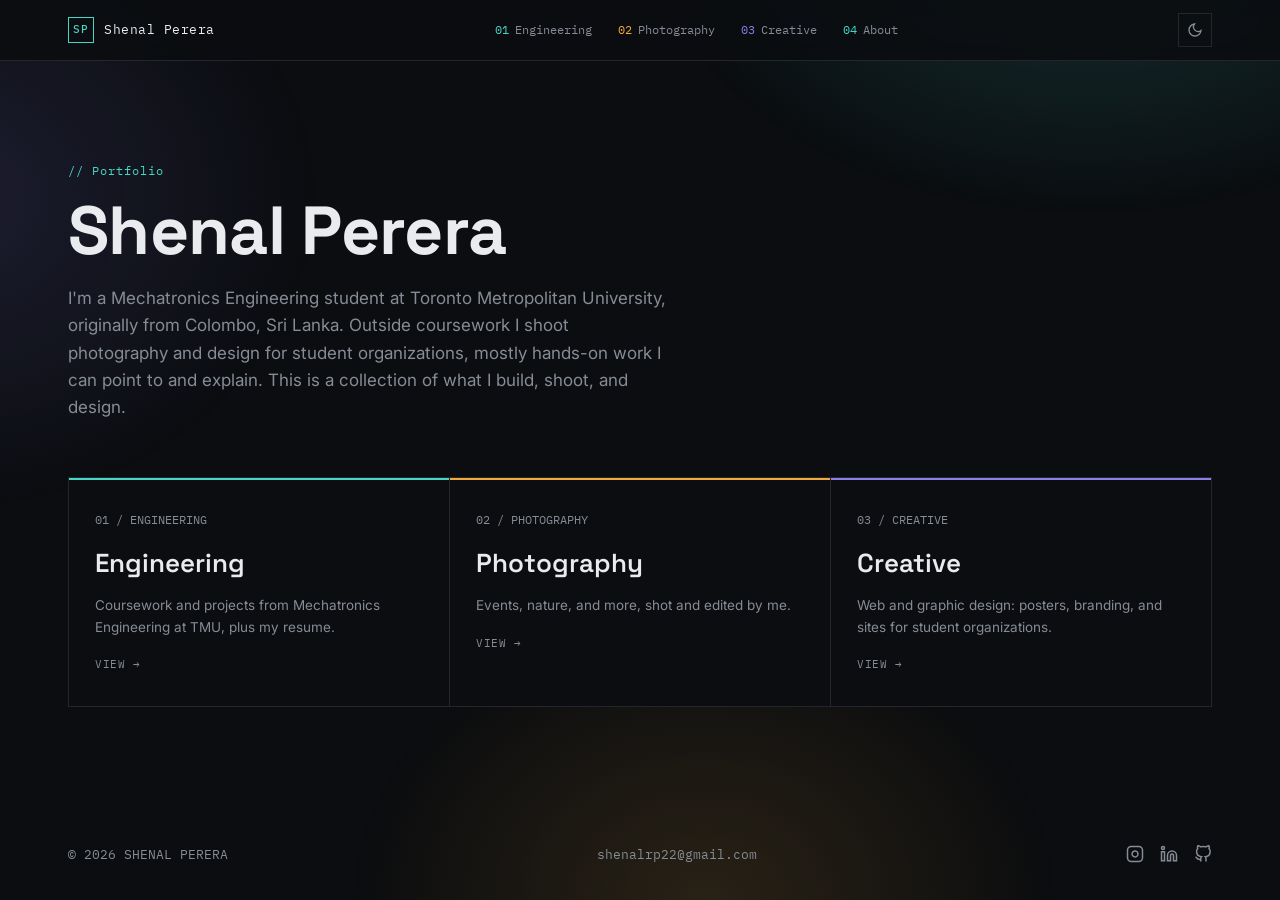
==== index.html @ ef873e23 "Initial deploy: Shenal Perera portfolio site Engineering, Photography, and Creative work portfolio. " ====
<!DOCTYPE html>
<html lang="en">
<head>
<meta charset="utf-8">
<meta name="viewport" content="width=device-width, initial-scale=1">
<title>Shenal Perera</title>
<link rel="preconnect" href="https://fonts.googleapis.com">
<link rel="preconnect" href="https://fonts.gstatic.com" crossorigin>
<link href="https://fonts.googleapis.com/css2?family=Space+Grotesk:wght@400;500;600;700&family=IBM+Plex+Mono:wght@400;500&family=Inter:wght@400;500&display=swap" rel="stylesheet">
<link rel="stylesheet" href="assets/css/site.css">
<style>
main{flex:1;display:flex;flex-direction:column;justify-content:center;padding:150px 0 90px}
.intro{max-width:600px;color:var(--mute);font-size:17px;margin-bottom:56px}

.cards{display:grid;grid-template-columns:repeat(3,1fr);gap:1px;background:var(--line);border:1px solid var(--line)}
.card{display:block;text-decoration:none;background:var(--bg);padding:30px 26px;transition:background .25s,transform .25s;position:relative;border-top:2px solid var(--cc,var(--line))}
.card:hover{background:var(--bg2);transform:translateY(-3px)}
.card:hover .go{color:var(--cc)}
.card:hover h2{color:var(--cc)}
.card .n{font-family:"IBM Plex Mono",monospace;font-size:12px;color:var(--mute)}
.card h2{font-family:"Space Grotesk",sans-serif;font-weight:600;font-size:26px;margin:14px 0 10px;transition:color .2s}
.card p{color:var(--mute);font-size:13.5px;line-height:1.6}
.card .go{display:inline-block;margin-top:18px;font-family:"IBM Plex Mono",monospace;font-size:11px;letter-spacing:.06em;color:var(--mute);transition:color .2s}
.card.c-eng{--cc:var(--acc)}
.card.c-photo{--cc:var(--acc2)}
.card.c-creative{--cc:var(--acc3)}

@media(max-width:820px){
  .cards{grid-template-columns:1fr}
}
</style>
</head>
<body>

<nav><div class="wrap">
  <a class="logo" href="index.html"><span class="mark">SP</span> Shenal Perera</a>
  <ul class="navlinks">
    <li><a href="engineering.html" style="--tagc:var(--acc)"><span class="idx">01</span>Engineering</a></li>
    <li><a href="photography/index.html" style="--tagc:var(--acc2)"><span class="idx">02</span>Photography</a></li>
    <li><a href="creative.html" style="--tagc:var(--acc3)"><span class="idx">03</span>Creative</a></li>
    <li><a href="about.html" style="--tagc:var(--acc)"><span class="idx">04</span>About</a></li>
  </ul>
  <button class="theme-btn" id="themeBtn" aria-label="Toggle light/dark theme">
    <svg class="moon" viewBox="0 0 24 24" fill="none" stroke="currentColor" stroke-width="2"><path d="M21 12.8A9 9 0 1 1 11.2 3 7 7 0 0 0 21 12.8Z"/></svg>
    <svg class="sun" viewBox="0 0 24 24" fill="none" stroke="currentColor" stroke-width="2"><circle cx="12" cy="12" r="4"/><path d="M12 2v3M12 19v3M4.2 4.2l2.1 2.1M17.7 17.7l2.1 2.1M2 12h3M19 12h3M4.2 19.8l2.1-2.1M17.7 6.3l2.1-2.1"/></svg>
  </button>
</div></nav>

<main><div class="wrap">
  <div class="eyebrow reveal">Portfolio</div>
  <h1 class="reveal">Shenal Perera</h1>
  <p class="intro reveal">I'm a Mechatronics Engineering student at Toronto Metropolitan University, originally from Colombo, Sri Lanka. Outside coursework I shoot photography and design for student organizations, mostly hands-on work I can point to and explain. This is a collection of what I build, shoot, and design.</p>

  <div class="cards reveal-stagger">
    <a class="card c-eng" href="engineering.html">
      <div class="n">01 / ENGINEERING</div>
      <h2>Engineering</h2>
      <p>Coursework and projects from Mechatronics Engineering at TMU, plus my resume.</p>
      <span class="go">VIEW →</span>
    </a>
    <a class="card c-photo" href="photography/index.html">
      <div class="n">02 / PHOTOGRAPHY</div>
      <h2>Photography</h2>
      <p>Events, nature, and more, shot and edited by me.</p>
      <span class="go">VIEW →</span>
    </a>
    <a class="card c-creative" href="creative.html">
      <div class="n">03 / CREATIVE</div>
      <h2>Creative</h2>
      <p>Web and graphic design: posters, branding, and sites for student organizations.</p>
      <span class="go">VIEW →</span>
    </a>
  </div>
</div></main>

<footer><div class="wrap">
  <p>© <span id="yr"></span> SHENAL PERERA</p>
  <p><a href="mailto:shenalrp22@gmail.com" style="color:var(--mute);text-decoration:none">shenalrp22@gmail.com</a></p>
  <div class="social">
    <a href="https://www.instagram.com/shenal_rp" target="_blank" rel="noopener" aria-label="Instagram"><svg viewBox="0 0 24 24" fill="none" stroke="currentColor" stroke-width="2"><rect x="2" y="2" width="20" height="20" rx="5"/><path d="M16 11.37A4 4 0 1 1 12.63 8 4 4 0 0 1 16 11.37z"/><line x1="17.5" y1="6.5" x2="17.51" y2="6.5"/></svg></a>
    <a href="https://www.linkedin.com/in/shenal-perera-524128398" target="_blank" rel="noopener" aria-label="LinkedIn"><svg viewBox="0 0 24 24" fill="none" stroke="currentColor" stroke-width="2"><path d="M16 8a6 6 0 0 1 6 6v7h-4v-7a2 2 0 0 0-2-2 2 2 0 0 0-2 2v7h-4v-7a6 6 0 0 1 6-6z"/><rect x="2" y="9" width="4" height="12"/><circle cx="4" cy="4" r="2"/></svg></a>
    <a href="https://github.com/shenalrp22-bit" target="_blank" rel="noopener" aria-label="GitHub"><svg viewBox="0 0 24 24" fill="none" stroke="currentColor" stroke-width="2"><path d="M9 19c-5 1.5-5-2.5-7-3m14 6v-3.87a3.37 3.37 0 0 0-.94-2.61c3.14-.35 6.44-1.54 6.44-7A5.44 5.44 0 0 0 20 4.77 5.07 5.07 0 0 0 19.91 1S18.73.65 16 2.48a13.38 13.38 0 0 0-7 0C6.27.65 5.09 1 5.09 1A5.07 5.07 0 0 0 5 4.77a5.44 5.44 0 0 0-1.5 3.78c0 5.42 3.3 6.61 6.44 7A3.37 3.37 0 0 0 9 18.13V22"/></svg></a>
  </div>
</div></footer>

<script src="assets/js/site.js" defer></script>
</body>
</html>
---- assets/css/site.css ----
/* ===== Shared design system, Shenal Perera portfolio ===== */
:root{
  --bg:#0b0d10;--bg2:#14171b;--fg:#e9ebee;--mute:#868c95;--line:#23272c;
  --acc:#45d6c6;   /* teal   : primary / Engineering / About */
  --acc2:#f2a93b;  /* amber  : Photography / motorsport */
  --acc3:#8b7fe8;  /* violet : Creative */
  --shadow:rgba(0,0,0,.35);
}
html[data-theme="light"]{
  --bg:#f3f2ee;--bg2:#ffffff;--fg:#14171b;--mute:#5b5f66;--line:#dcdad2;
  --acc:#0e9484;--acc2:#c17a12;--acc3:#5d4fc7;
  --shadow:rgba(20,20,20,.08);
}

*{box-sizing:border-box;margin:0;padding:0}
html{scroll-behavior:smooth}
body{
  background:var(--bg);color:var(--fg);font:16px/1.6 "Inter",system-ui,sans-serif;
  -webkit-font-smoothing:antialiased;min-height:100vh;display:flex;flex-direction:column;
  position:relative;transition:background .3s,color .3s;
}
body::before{
  content:"";position:fixed;inset:0;z-index:-1;pointer-events:none;
  background:
    radial-gradient(640px 420px at 85% -8%, color-mix(in srgb, var(--acc) 20%, transparent), transparent 70%),
    radial-gradient(560px 460px at -5% 22%, color-mix(in srgb, var(--acc3) 17%, transparent), transparent 70%),
    radial-gradient(520px 420px at 55% 100%, color-mix(in srgb, var(--acc2) 15%, transparent), transparent 70%);
  opacity:.9;transition:opacity .3s;
}
a{color:inherit}
.wrap{max-width:1240px;margin:0 auto;padding:0 clamp(18px,4vw,48px);width:100%}
.mono{font-family:"IBM Plex Mono",monospace}

/* nav */
nav{position:fixed;inset:0 0 auto 0;z-index:30;background:color-mix(in srgb, var(--bg) 88%, transparent);backdrop-filter:blur(8px);border-bottom:1px solid var(--line);transition:background .3s,border-color .3s}
nav .wrap{display:flex;justify-content:space-between;align-items:center;height:60px;gap:16px}
.logo{display:flex;align-items:center;gap:10px;text-decoration:none;font-family:"IBM Plex Mono",monospace;font-size:13px;letter-spacing:.04em;white-space:nowrap}
.logo .mark{width:26px;height:26px;border:1px solid var(--acc);color:var(--acc);display:flex;align-items:center;justify-content:center;font-size:11px;font-weight:500;transition:transform .25s;flex:none}
.logo:hover .mark{transform:rotate(-8deg) scale(1.08)}
.navlinks{display:flex;align-items:center;gap:2px;list-style:none;font-family:"IBM Plex Mono",monospace;font-size:12px}
.navlinks a{text-decoration:none;color:var(--mute);padding:8px 12px;display:block;position:relative;transition:color .2s}
.navlinks a::after{content:"";position:absolute;left:12px;right:12px;bottom:4px;height:1px;background:var(--tagc,var(--acc));transform:scaleX(0);transform-origin:left;transition:transform .25s}
.navlinks a:hover,.navlinks a.on{color:var(--fg)}
.navlinks a:hover::after,.navlinks a.on::after{transform:scaleX(1)}
.navlinks a .idx{color:var(--tagc,var(--acc));margin-right:6px}

.theme-btn{
  width:34px;height:34px;border:1px solid var(--line);background:transparent;color:var(--mute);
  display:flex;align-items:center;justify-content:center;cursor:pointer;flex:none;
  transition:color .2s,border-color .2s,transform .2s;
}
.theme-btn:hover{color:var(--acc);border-color:var(--acc);transform:rotate(12deg)}
.theme-btn svg{width:16px;height:16px}
.theme-btn .sun{display:none}
html[data-theme="light"] .theme-btn .moon{display:none}
html[data-theme="light"] .theme-btn .sun{display:block}

/* badges (used in place of third-party logos) */
.badge{
  display:inline-flex;align-items:center;justify-content:center;height:22px;padding:0 8px;
  font-family:"IBM Plex Mono",monospace;font-size:10.5px;letter-spacing:.03em;font-weight:500;
  border:1px solid var(--bc,var(--line));color:var(--bc,var(--mute));border-radius:3px;
  margin-right:6px;transition:transform .2s;
}
.badge:hover{transform:translateY(-1px)}
.badge.acc{--bc:var(--acc)}
.badge.acc2{--bc:var(--acc2)}
.badge.acc3{--bc:var(--acc3)}

/* expandable rows (timeline / education / certification entries) */
.exp-row{cursor:pointer;position:relative;padding-right:30px;-webkit-tap-highlight-color:transparent}
.exp-row::after{content:"+";position:absolute;right:0;top:18px;font-family:"IBM Plex Mono",monospace;font-size:15px;color:var(--mute);transition:transform .25s,color .2s;line-height:1}
.exp-row:hover::after{color:var(--acc)}
.exp-row.open::after{transform:rotate(45deg);color:var(--acc)}
.exp-detail{grid-column:1/-1;max-height:0;overflow:hidden;opacity:0;transition:max-height .35s ease,opacity .3s ease,margin-top .35s ease;margin-top:0}
.exp-row.open .exp-detail{max-height:320px;opacity:1;margin-top:14px}
.exp-detail-inner{padding-top:14px;border-top:1px dashed var(--line);color:var(--mute);font-size:13.5px;line-height:1.7;max-width:640px}
.exp-detail-inner img{display:block;max-width:100%;border:1px solid var(--line);margin-top:12px}

/* real org logos, dropped into a small chip for contrast against either theme */
.logo-chip{display:inline-flex;align-items:center;justify-content:center;width:26px;height:26px;border-radius:5px;padding:4px;margin-right:8px;flex:none;vertical-align:middle;transition:transform .2s}
.logo-chip:hover{transform:translateY(-1px) scale(1.07)}
.logo-chip img{width:100%;height:100%;object-fit:contain;display:block}
.logo-chip.light{background:#fff}
.logo-chip.dark{background:#14171b;border:1px solid var(--line)}

/* hero */
header.hero{padding:160px 0 56px;border-bottom:1px solid var(--line);transition:border-color .3s}
.eyebrow{font-family:"IBM Plex Mono",monospace;font-size:12px;letter-spacing:.08em;color:var(--acc)}
.eyebrow::before{content:"// "}
h1{font-family:"Space Grotesk",sans-serif;font-weight:700;font-size:clamp(38px,6vw,68px);line-height:1.04;margin:16px 0 18px;letter-spacing:-.01em}
.lede{max-width:640px;color:var(--mute);font-size:16px}
html[data-theme="light"] .lede{color:#45494f}

/* sections */
section{padding:52px 0;border-bottom:1px solid var(--line);transition:border-color .3s}
section:last-of-type{border-bottom:none}
h2{font-family:"Space Grotesk",sans-serif;font-weight:600;font-size:22px}
h2 .no{font-family:"IBM Plex Mono",monospace;font-weight:400;font-size:13px;color:var(--acc);margin-right:10px}

footer{padding:36px 0}
footer .wrap{display:flex;justify-content:space-between;align-items:center;flex-wrap:wrap;gap:12px}
footer p{color:var(--mute);font-size:12.5px;font-family:"IBM Plex Mono",monospace}
.social{display:flex;gap:16px;align-items:center}
.social a{color:var(--mute);display:flex;transition:color .2s,transform .2s}
.social a:hover{color:var(--acc);transform:translateY(-2px)}
.social svg{width:18px;height:18px}

/* scroll-reveal animation */
.reveal{opacity:0;transform:translateY(16px);transition:opacity .6s cubic-bezier(.2,.7,.2,1),transform .6s cubic-bezier(.2,.7,.2,1)}
.reveal.show{opacity:1;transform:translateY(0)}
.reveal-stagger > *{opacity:0;transform:translateY(14px);transition:opacity .5s cubic-bezier(.2,.7,.2,1),transform .5s cubic-bezier(.2,.7,.2,1)}
.reveal-stagger.show > *{opacity:1;transform:translateY(0)}
@media (prefers-reduced-motion: reduce){
  .reveal,.reveal-stagger > *{opacity:1;transform:none;transition:none}
}
.reveal-stagger.show > *:nth-child(1){transition-delay:.02s}
.reveal-stagger.show > *:nth-child(2){transition-delay:.07s}
.reveal-stagger.show > *:nth-child(3){transition-delay:.12s}
.reveal-stagger.show > *:nth-child(4){transition-delay:.17s}
.reveal-stagger.show > *:nth-child(5){transition-delay:.22s}
.reveal-stagger.show > *:nth-child(6){transition-delay:.27s}
.reveal-stagger.show > *:nth-child(7){transition-delay:.32s}
.reveal-stagger.show > *:nth-child(8){transition-delay:.37s}
.reveal-stagger.show > *:nth-child(9){transition-delay:.42s}
.reveal-stagger.show > *:nth-child(10){transition-delay:.47s}
.reveal-stagger.show > *:nth-child(11){transition-delay:.52s}
.reveal-stagger.show > *:nth-child(n+12){transition-delay:.56s}

@media(max-width:820px){
  .navlinks a{padding:8px 8px}
}
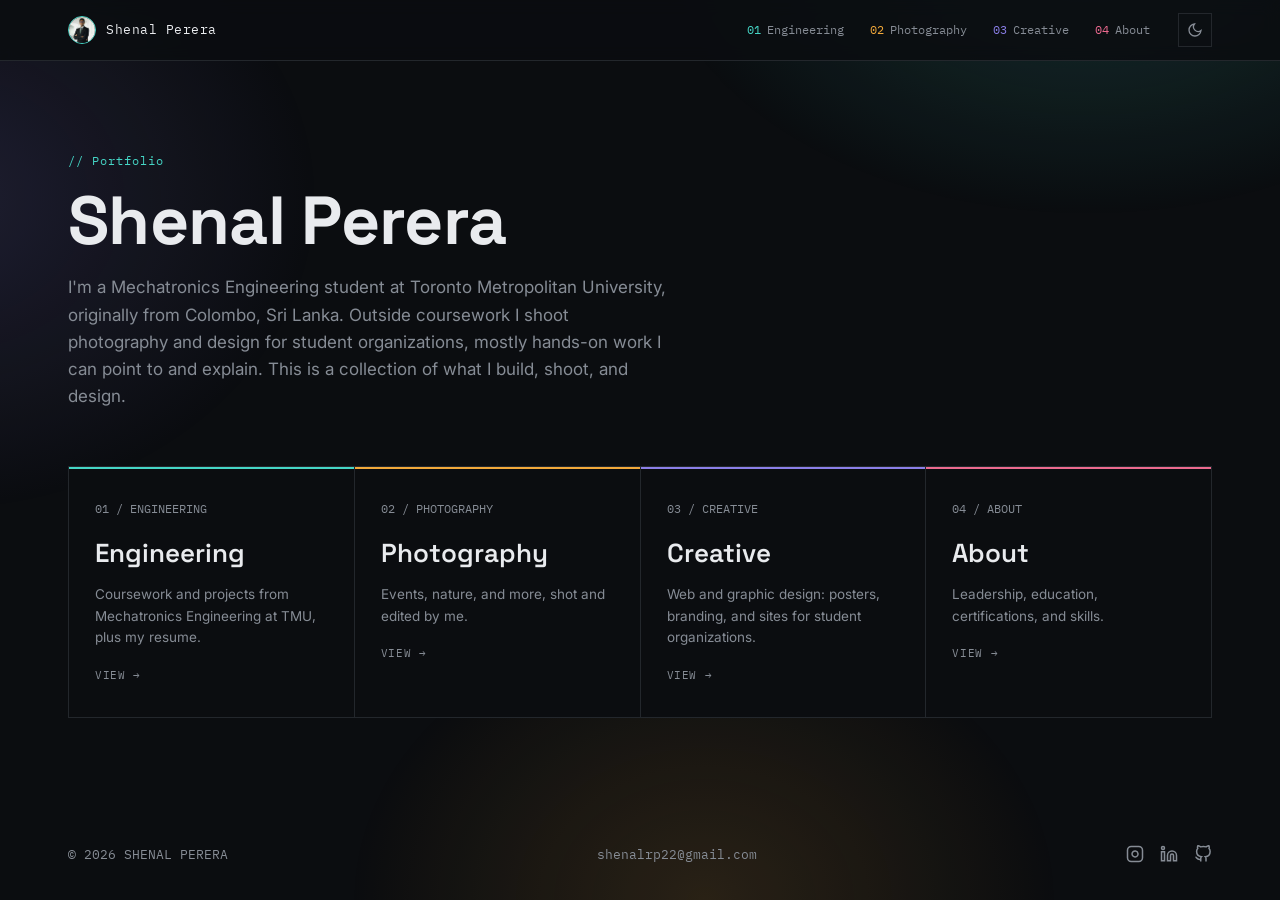
==== commit 2c86ab78: "Portfolio-wide fixes: nav logo/colors, About restructure, mobile nav - Replace "SP" nav mark with he" ====
--- a/index.html
+++ b/index.html
@@ -12,7 +12,7 @@
 main{flex:1;display:flex;flex-direction:column;justify-content:center;padding:150px 0 90px}
 .intro{max-width:600px;color:var(--mute);font-size:17px;margin-bottom:56px}
 
-.cards{display:grid;grid-template-columns:repeat(3,1fr);gap:1px;background:var(--line);border:1px solid var(--line)}
+.cards{display:grid;grid-template-columns:repeat(4,1fr);gap:1px;background:var(--line);border:1px solid var(--line)}
 .card{display:block;text-decoration:none;background:var(--bg);padding:30px 26px;transition:background .25s,transform .25s;position:relative;border-top:2px solid var(--cc,var(--line))}
 .card:hover{background:var(--bg2);transform:translateY(-3px)}
 .card:hover .go{color:var(--cc)}
@@ -21,9 +21,10 @@
 .card h2{font-family:"Space Grotesk",sans-serif;font-weight:600;font-size:26px;margin:14px 0 10px;transition:color .2s}
 .card p{color:var(--mute);font-size:13.5px;line-height:1.6}
 .card .go{display:inline-block;margin-top:18px;font-family:"IBM Plex Mono",monospace;font-size:11px;letter-spacing:.06em;color:var(--mute);transition:color .2s}
-.card.c-eng{--cc:var(--acc)}
+.card.c-eng{--cc:var(--acc1)}
 .card.c-photo{--cc:var(--acc2)}
 .card.c-creative{--cc:var(--acc3)}
+.card.c-about{--cc:var(--acc4)}
 
 @media(max-width:820px){
   .cards{grid-template-columns:1fr}
@@ -33,13 +34,13 @@
 <body>
 
 <nav><div class="wrap">
-  <a class="logo" href="index.html"><span class="mark">SP</span> Shenal Perera</a>
-  <ul class="navlinks">
-    <li><a href="engineering.html" style="--tagc:var(--acc)"><span class="idx">01</span>Engineering</a></li>
+  <a class="logo" href="index.html"><span class="mark"><img src="assets/img/headshot.jpg" alt="Shenal Perera"></span> <span class="name">Shenal Perera</span></a>
+  <div class="navlinks-wrap"><ul class="navlinks">
+    <li><a href="engineering.html" style="--tagc:var(--acc1)"><span class="idx">01</span>Engineering</a></li>
     <li><a href="photography/index.html" style="--tagc:var(--acc2)"><span class="idx">02</span>Photography</a></li>
     <li><a href="creative.html" style="--tagc:var(--acc3)"><span class="idx">03</span>Creative</a></li>
-    <li><a href="about.html" style="--tagc:var(--acc)"><span class="idx">04</span>About</a></li>
-  </ul>
+    <li><a href="about.html" style="--tagc:var(--acc4)"><span class="idx">04</span>About</a></li>
+  </ul></div>
   <button class="theme-btn" id="themeBtn" aria-label="Toggle light/dark theme">
     <svg class="moon" viewBox="0 0 24 24" fill="none" stroke="currentColor" stroke-width="2"><path d="M21 12.8A9 9 0 1 1 11.2 3 7 7 0 0 0 21 12.8Z"/></svg>
     <svg class="sun" viewBox="0 0 24 24" fill="none" stroke="currentColor" stroke-width="2"><circle cx="12" cy="12" r="4"/><path d="M12 2v3M12 19v3M4.2 4.2l2.1 2.1M17.7 17.7l2.1 2.1M2 12h3M19 12h3M4.2 19.8l2.1-2.1M17.7 6.3l2.1-2.1"/></svg>
@@ -70,6 +71,12 @@
       <p>Web and graphic design: posters, branding, and sites for student organizations.</p>
       <span class="go">VIEW →</span>
     </a>
+    <a class="card c-about" href="about.html">
+      <div class="n">04 / ABOUT</div>
+      <h2>About</h2>
+      <p>Leadership, education, certifications, and skills.</p>
+      <span class="go">VIEW →</span>
+    </a>
   </div>
 </div></main>
 
--- a/assets/css/site.css
+++ b/assets/css/site.css
@@ -1,14 +1,16 @@
 /* ===== Shared design system, Shenal Perera portfolio ===== */
 :root{
   --bg:#0b0d10;--bg2:#14171b;--fg:#e9ebee;--mute:#868c95;--line:#23272c;
-  --acc:#45d6c6;   /* teal   : primary / Engineering / About */
+  --acc:#45d6c6;   /* teal   : primary / Engineering (page content accent, overridden per-page below) */
+  --acc1:#45d6c6;  /* teal, stable reference for the nav tab regardless of page override */
   --acc2:#f2a93b;  /* amber  : Photography / motorsport */
   --acc3:#8b7fe8;  /* violet : Creative */
+  --acc4:#ec6a8f;  /* rose   : About */
   --shadow:rgba(0,0,0,.35);
 }
 html[data-theme="light"]{
   --bg:#f3f2ee;--bg2:#ffffff;--fg:#14171b;--mute:#5b5f66;--line:#dcdad2;
-  --acc:#0e9484;--acc2:#c17a12;--acc3:#5d4fc7;
+  --acc:#0e9484;--acc1:#0e9484;--acc2:#c17a12;--acc3:#5d4fc7;--acc4:#b23a5c;
   --shadow:rgba(20,20,20,.08);
 }
 
@@ -35,9 +37,16 @@
 nav{position:fixed;inset:0 0 auto 0;z-index:30;background:color-mix(in srgb, var(--bg) 88%, transparent);backdrop-filter:blur(8px);border-bottom:1px solid var(--line);transition:background .3s,border-color .3s}
 nav .wrap{display:flex;justify-content:space-between;align-items:center;height:60px;gap:16px}
 .logo{display:flex;align-items:center;gap:10px;text-decoration:none;font-family:"IBM Plex Mono",monospace;font-size:13px;letter-spacing:.04em;white-space:nowrap}
-.logo .mark{width:26px;height:26px;border:1px solid var(--acc);color:var(--acc);display:flex;align-items:center;justify-content:center;font-size:11px;font-weight:500;transition:transform .25s;flex:none}
-.logo:hover .mark{transform:rotate(-8deg) scale(1.08)}
-.navlinks{display:flex;align-items:center;gap:2px;list-style:none;font-family:"IBM Plex Mono",monospace;font-size:12px}
+.logo .mark{width:28px;height:28px;border-radius:50%;overflow:hidden;border:1.5px solid var(--acc);display:flex;align-items:center;justify-content:center;transition:transform .25s,border-color .3s;flex:none}
+.logo .mark img{width:100%;height:100%;object-fit:cover;display:block}
+.logo:hover .mark{transform:scale(1.08)}
+.navlinks-wrap{position:relative;min-width:0;flex:1 1 auto;display:flex;justify-content:flex-end}
+.navlinks{display:flex;align-items:center;gap:2px;list-style:none;font-family:"IBM Plex Mono",monospace;font-size:12px;overflow-x:auto;-webkit-overflow-scrolling:touch;scrollbar-width:thin;scrollbar-color:var(--mute) transparent;max-width:100%}
+.navlinks::-webkit-scrollbar{height:5px}
+.navlinks::-webkit-scrollbar-track{background:transparent}
+.navlinks::-webkit-scrollbar-thumb{background:var(--mute);border-radius:3px}
+.navlinks::-webkit-scrollbar-thumb:hover{background:var(--acc)}
+.navlinks li{flex:none}
 .navlinks a{text-decoration:none;color:var(--mute);padding:8px 12px;display:block;position:relative;transition:color .2s}
 .navlinks a::after{content:"";position:absolute;left:12px;right:12px;bottom:4px;height:1px;background:var(--tagc,var(--acc));transform:scaleX(0);transform-origin:left;transition:transform .25s}
 .navlinks a:hover,.navlinks a.on{color:var(--fg)}
@@ -129,4 +138,12 @@
 
 @media(max-width:820px){
   .navlinks a{padding:8px 8px}
+  /* edge fade: visible cue there's more to scroll to, since mobile browsers don't render a persistent scrollbar */
+  .navlinks-wrap::after{content:"";position:absolute;top:0;right:0;bottom:0;width:18px;pointer-events:none;background:linear-gradient(to right, transparent, var(--bg));opacity:.9}
 }
+@media(max-width:480px){
+  nav .wrap{gap:6px}
+  .logo .name{display:none}
+  .navlinks a{padding:7px 6px;font-size:10.5px}
+  .navlinks a .idx{margin-right:4px}
+}
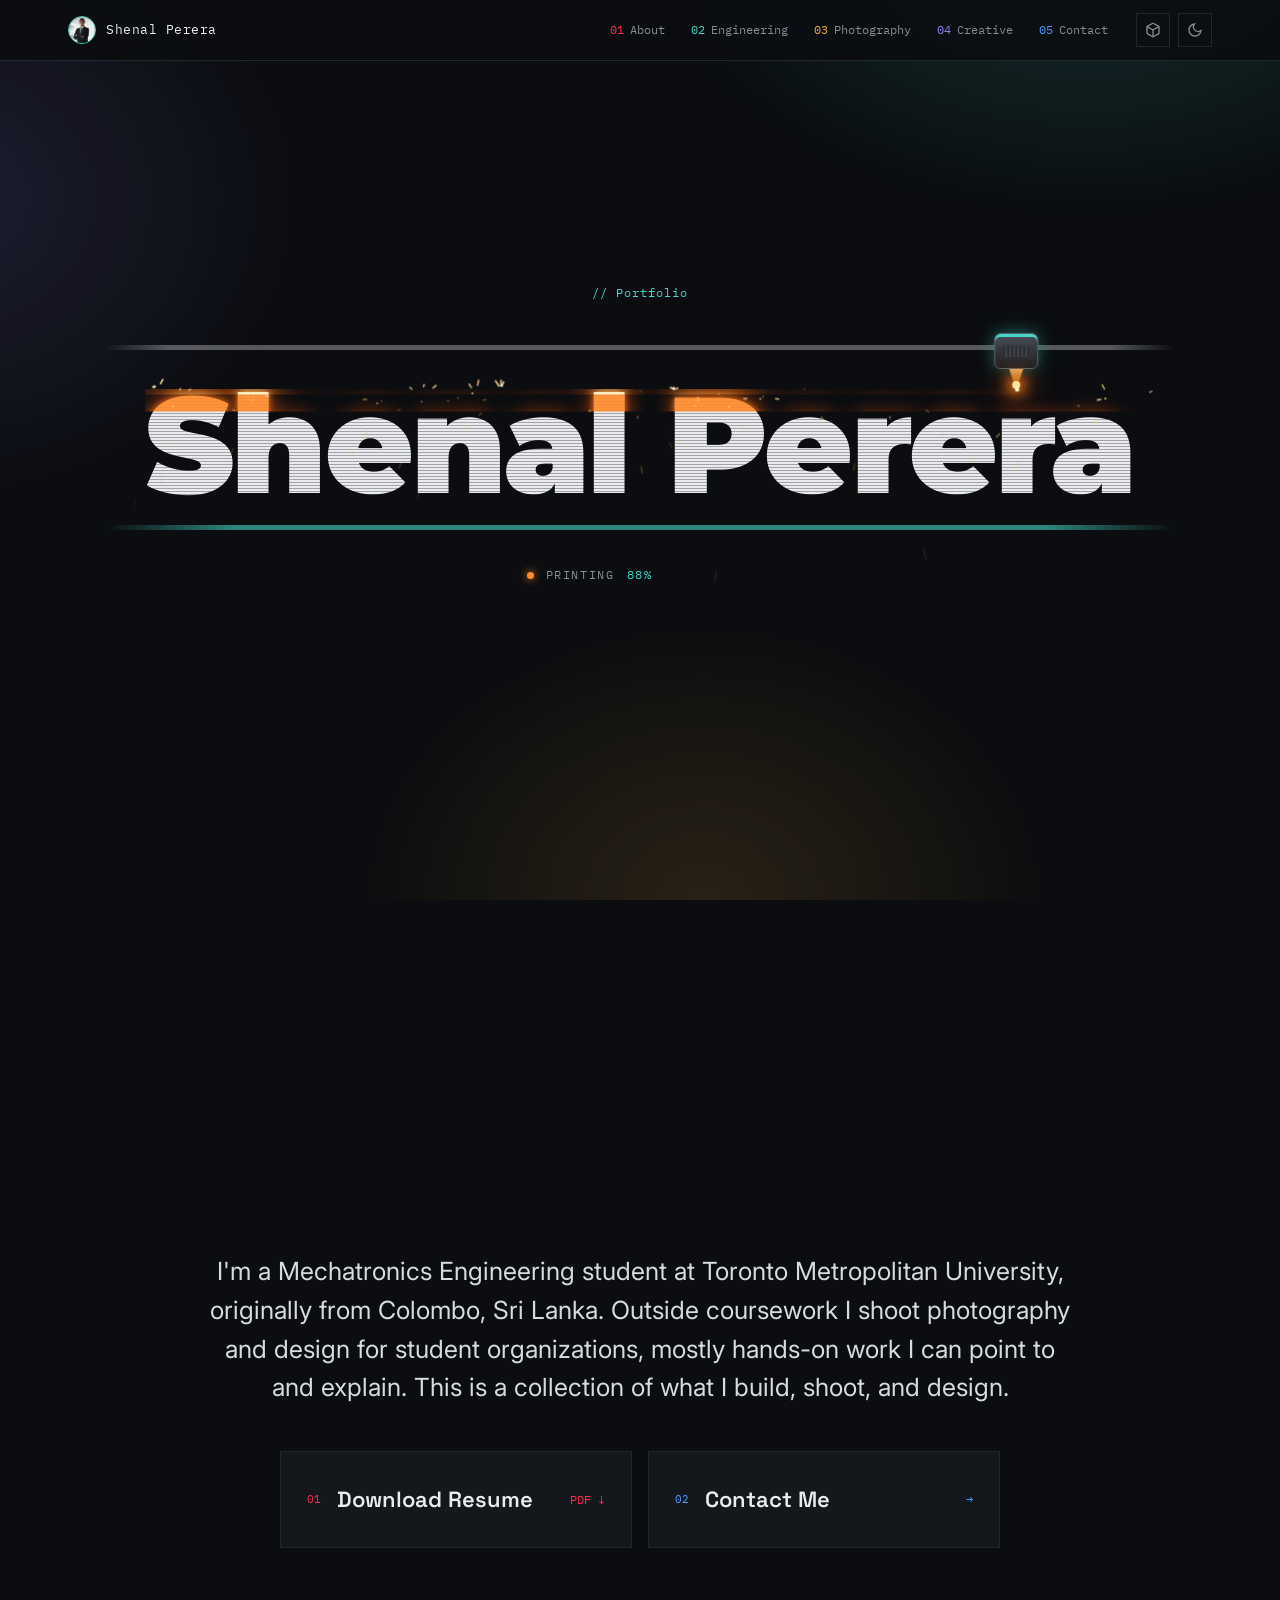
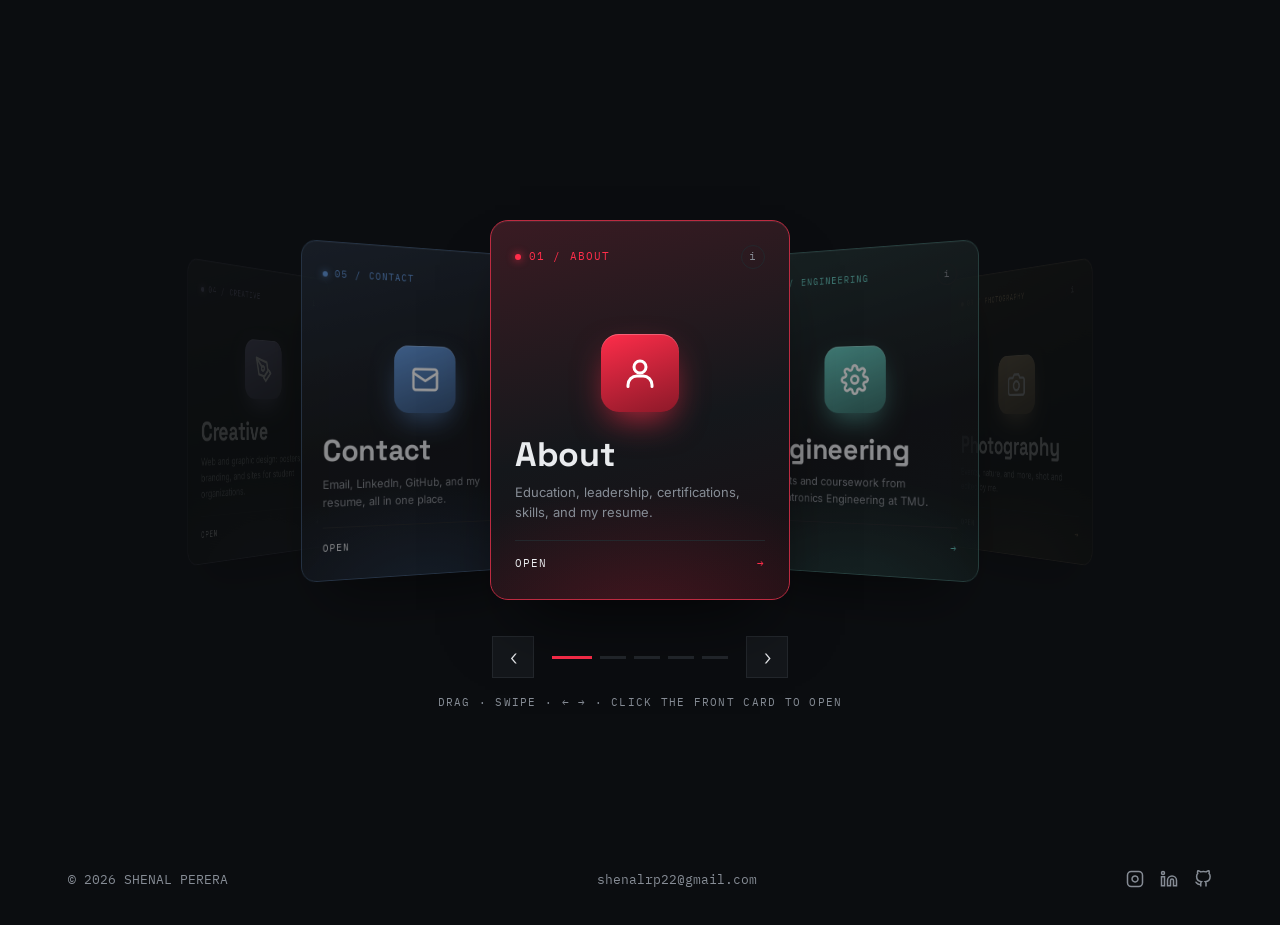
==== commit 93f42521: "Portfolio redesign: 3D printer hero, carousel, Contact tab, simple mode, page intros, Creative regro" ====
--- a/index.html
+++ b/index.html
@@ -6,13 +6,14 @@
 <title>Shenal Perera</title>
 <link rel="preconnect" href="https://fonts.googleapis.com">
 <link rel="preconnect" href="https://fonts.gstatic.com" crossorigin>
-<link href="https://fonts.googleapis.com/css2?family=Space+Grotesk:wght@400;500;600;700&family=IBM+Plex+Mono:wght@400;500&family=Inter:wght@400;500&display=swap" rel="stylesheet">
+<link href="https://fonts.googleapis.com/css2?family=Space+Grotesk:wght@400;500;600;700&family=IBM+Plex+Mono:wght@400;500&family=Inter:wght@400;500&family=Montserrat:wght@900&display=swap" rel="stylesheet">
 <link rel="stylesheet" href="assets/css/site.css">
+<script>try{if(localStorage.getItem("motion")==="off")document.documentElement.setAttribute("data-motion","off")}catch(e){}</script>
 <style>
-main{flex:1;display:flex;flex-direction:column;justify-content:center;padding:150px 0 90px}
+main{flex:1;padding:0 0 70px}
 .intro{max-width:600px;color:var(--mute);font-size:17px;margin-bottom:56px}
 
-.cards{display:grid;grid-template-columns:repeat(4,1fr);gap:1px;background:var(--line);border:1px solid var(--line)}
+.cards{display:grid;grid-template-columns:repeat(auto-fit,minmax(200px,1fr));gap:1px;background:var(--line);border:1px solid var(--line)}
 .card{display:block;text-decoration:none;background:var(--bg);padding:30px 26px;transition:background .25s,transform .25s;position:relative;border-top:2px solid var(--cc,var(--line))}
 .card:hover{background:var(--bg2);transform:translateY(-3px)}
 .card:hover .go{color:var(--cc)}
@@ -25,9 +26,105 @@
 .card.c-photo{--cc:var(--acc2)}
 .card.c-creative{--cc:var(--acc3)}
 .card.c-about{--cc:var(--acc4)}
+.card.c-contact{--cc:var(--acc5)}
 
 @media(max-width:820px){
   .cards{grid-template-columns:1fr}
+}
+
+/* ===== 3D-printer hero ===== */
+.home-hero{min-height:100vh;min-height:100svh;display:flex;align-items:center;padding:96px 0 70px;position:relative;border-bottom:none}
+.home-hero .wrap{width:100%;text-align:center}
+.printer{position:relative;display:inline-block;margin:70px 0 6px;max-width:100%}
+.p-text{position:relative;font-family:"Uni Sans Heavy","Uni Sans","Montserrat",sans-serif;font-weight:900;font-size:clamp(44px,10.6vw,196px);line-height:1.08;margin:0;white-space:nowrap;letter-spacing:-.02em;transform-origin:50% 50%;will-change:transform}
+.p-ghost{color:transparent}
+.p-solid,.p-hot,.p-bead,.p-shine{position:absolute;inset:0}
+.p-solid{clip-path:inset(100% 0 0 0);background:repeating-linear-gradient(180deg,var(--fg) 0 2px,color-mix(in srgb,var(--fg) 68%,var(--bg)) 2px 3px);-webkit-background-clip:text;background-clip:text;color:transparent}
+.p-hot{color:#ff8a2a;text-shadow:0 0 22px #ff5a00,0 0 6px #ff9a3c;opacity:.9;clip-path:inset(100% 0 0 0)}
+.p-bead{color:#fff1c9;text-shadow:0 0 10px #ffd27a,0 0 26px #ff7a1a,0 0 40px #ff5a00;clip-path:inset(100% 100% 0 0)}
+.p-shine{color:transparent;background:linear-gradient(105deg,transparent 38%,rgba(255,255,255,.95) 50%,transparent 62%);background-size:300% 100%;background-position:120% 0;-webkit-background-clip:text;background-clip:text;opacity:0}
+.home-hero.done .p-shine{opacity:1;animation:shine 1.1s .1s cubic-bezier(.3,.6,.2,1) forwards}
+@keyframes shine{to{background-position:-20% 0}}
+.home-hero.done .p-text{animation:pop .6s cubic-bezier(.2,.9,.3,1.4)}
+@keyframes pop{40%{transform:scale(1.035);filter:drop-shadow(0 0 26px color-mix(in srgb,var(--acc) 60%,transparent))}100%{transform:none;filter:none}}
+.p-sparks{position:absolute;left:-80px;top:-120px;width:calc(100% + 160px);height:calc(100% + 200px);pointer-events:none;z-index:4}
+.p-gantry{position:absolute;left:-40px;right:-40px;top:0;height:0;z-index:3;pointer-events:none;will-change:transform;transition:opacity .6s}
+.p-rail{position:absolute;left:0;right:0;top:-44px;height:5px;border-radius:3px;background:linear-gradient(90deg,transparent,color-mix(in srgb,var(--fg) 34%,transparent) 6% 94%,transparent)}
+.p-head{position:absolute;left:40px;top:0;width:0;will-change:transform}
+.p-carriage{position:absolute;left:-22px;top:-56px;width:44px;height:36px;border-radius:6px;background:linear-gradient(180deg,#4a4f57,#1b1e23);border:1px solid #5a606a;box-shadow:inset 0 3px 0 var(--acc),0 0 18px -2px color-mix(in srgb,var(--acc) 60%,transparent),0 8px 16px -4px rgba(0,0,0,.6)}
+.p-carriage::after{content:"";position:absolute;left:8px;right:8px;top:12px;height:11px;border-radius:2px;background:repeating-linear-gradient(90deg,#2a2e34 0 2px,#3d424a 2px 4px)}
+.p-nozzle{position:absolute;left:-7px;top:-20px;width:14px;height:14px;background:linear-gradient(180deg,#e2b465,#8c6a2f);clip-path:polygon(0 0,100% 0,66% 100%,34% 100%)}
+.p-glow{position:absolute;left:-4px;top:-8px;width:8px;height:8px;border-radius:50%;background:#ffe3a1;box-shadow:0 0 14px 5px #ff7a1a,0 0 30px 8px rgba(255,90,0,.45)}
+.p-bed{height:5px;margin:6px -40px 0;border-radius:3px;background:linear-gradient(90deg,transparent,var(--acc) 12% 88%,transparent);opacity:.6;box-shadow:0 10px 30px -6px var(--acc)}
+.home-hero.done .p-bed{animation:bed 1s ease-out}
+@keyframes bed{30%{opacity:1;box-shadow:0 10px 50px 0 var(--acc)}}
+.p-status{display:flex;align-items:center;justify-content:center;gap:12px;margin-top:24px;font-family:"IBM Plex Mono",monospace;font-size:11.5px;letter-spacing:.14em;color:var(--mute)}
+.p-status .dot{width:7px;height:7px;border-radius:50%;background:#ff8a2a;box-shadow:0 0 8px #ff8a2a;animation:blink .6s infinite}
+.home-hero.done .p-status .dot{animation:none;background:var(--acc);box-shadow:0 0 8px var(--acc)}
+.p-status #pPct{color:var(--acc)}
+.p-replay{background:none;border:1px solid var(--line);color:var(--mute);font:inherit;letter-spacing:.12em;padding:5px 10px;cursor:pointer;opacity:0;pointer-events:none;transition:opacity .4s,color .2s,border-color .2s}
+.home-hero.done .p-replay{opacity:1;pointer-events:auto}
+.p-replay:hover{color:var(--fg);border-color:var(--fg)}
+@keyframes blink{50%{opacity:.25}}
+.p-sub{font-size:clamp(17px,2.2vw,24px);color:var(--mute);margin-top:14px;opacity:0;transform:translateY(10px);transition:opacity .8s,transform .8s}
+.home-hero.done .p-sub{opacity:1;transform:none}
+.scroll-cue{position:absolute;bottom:26px;left:50%;transform:translateX(-50%);font-family:"IBM Plex Mono",monospace;font-size:10.5px;letter-spacing:.18em;color:var(--mute);opacity:0;transition:opacity .6s}
+.home-hero.done .scroll-cue{opacity:1;animation:cue 1.8s ease-in-out infinite}
+@keyframes cue{50%{transform:translate(-50%,7px)}}
+html[data-motion="off"] .p-solid{clip-path:none}
+.home-hero.done .p-solid,html[data-motion="off"] .p-solid{background:none;color:var(--fg)}
+html[data-motion="off"] .p-bead,html[data-motion="off"] .p-hot,html[data-motion="off"] .p-gantry,html[data-motion="off"] .p-sparks,html[data-motion="off"] .p-shine,html[data-motion="off"] .p-replay{display:none}
+html[data-motion="off"] .p-sub{opacity:1;transform:none}
+@media(max-width:600px){ .p-carriage{transform:scale(.75);transform-origin:50% 100%} .printer{margin-top:56px} }
+
+/* ===== intro + two buttons ===== */
+.home-intro{min-height:100vh;min-height:100svh;display:flex;align-items:center}
+.home-intro .wrap{width:100%;text-align:center}
+.name-small{font-family:"Uni Sans Heavy","Uni Sans","Montserrat",sans-serif;font-weight:900;font-size:clamp(34px,5.4vw,84px);line-height:1.08;letter-spacing:-.02em;margin:0 0 26px;white-space:nowrap;display:inline-block;color:var(--fg)}
+html:not([data-motion="off"]) .name-small{visibility:hidden}
+.p-fade{transition:none}
+.home-intro .intro{font-size:clamp(18px,2.2vw,25px);line-height:1.55;color:color-mix(in srgb,var(--fg) 82%,var(--mute));max-width:860px;margin:0 auto 44px}
+.cta-pair{display:grid;grid-template-columns:1fr 1fr;gap:16px;max-width:720px;margin:0 auto;text-align:left}
+.cta-box{display:flex;align-items:center;gap:16px;padding:30px 26px;border:1px solid var(--line);background:var(--bg2);text-decoration:none;color:var(--fg);position:relative;overflow:hidden;transition:border-color .25s,transform .25s}
+.cta-box::before{content:"";position:absolute;left:0;right:0;top:0;height:120%;background:linear-gradient(180deg,transparent,color-mix(in srgb,var(--cc) 22%,transparent),transparent);transform:translateY(-110%);transition:transform .9s cubic-bezier(.2,.7,.2,1);pointer-events:none}
+.cta-box:hover{border-color:var(--cc);transform:translateY(-3px)}
+.cta-box:hover::before{transform:translateY(90%)}
+.cta-box .k{font-family:"IBM Plex Mono",monospace;font-size:11px;color:var(--cc)}
+.cta-box b{font-family:"Space Grotesk",sans-serif;font-size:22px;font-weight:600}
+.cta-box .a{margin-left:auto;font-family:"IBM Plex Mono",monospace;font-size:12px;color:var(--cc)}
+@media(max-width:560px){.cta-pair{grid-template-columns:1fr}}
+
+/* ===== 3D sideways carousel ===== */
+.carousel{position:relative;margin-top:-10px}
+html,body{overflow-x:clip}
+.car-stage{position:relative;height:420px;perspective:1400px;transform-style:preserve-3d;touch-action:pan-y;user-select:none;-webkit-user-select:none}
+.car-card{position:absolute;left:50%;top:10px;width:300px;height:380px;margin-left:-150px;text-decoration:none;color:var(--fg);border-radius:18px;border:1px solid color-mix(in srgb,var(--cc) 38%,var(--line));background:linear-gradient(165deg,color-mix(in srgb,var(--cc) 16%,var(--bg2)) 0%,var(--bg2) 55%,color-mix(in srgb,var(--cc) 6%,var(--bg)) 100%);box-shadow:0 40px 70px -30px rgba(0,0,0,.7),inset 0 1px 0 rgba(255,255,255,.06);transition:transform .75s cubic-bezier(.2,.8,.2,1),opacity .55s,filter .55s,border-color .3s;overflow:hidden;cursor:pointer;-webkit-tap-highlight-color:transparent}
+.car-card::before{content:"";position:absolute;left:0;right:0;top:0;height:60%;background:linear-gradient(180deg,transparent,color-mix(in srgb,var(--cc) 26%,transparent),transparent);transform:translateY(-110%);transition:transform 1s cubic-bezier(.2,.7,.2,1);pointer-events:none;z-index:1}
+.car-card.active:hover::before{transform:translateY(190%)}
+.car-card.active{border-color:color-mix(in srgb,var(--cc) 70%,var(--line))}
+.car-card::after{content:"";position:absolute;inset:auto -30% -40% -30%;height:70%;background:radial-gradient(closest-side,color-mix(in srgb,var(--cc) 22%,transparent),transparent);pointer-events:none;opacity:.8}
+.car-inner{position:relative;z-index:2;height:100%;padding:24px 24px 26px;display:flex;flex-direction:column;transition:transform .35s cubic-bezier(.2,.8,.2,1)}
+.car-card.active:hover .car-inner{transform:translateY(-8px)}
+.car-top{display:flex;justify-content:space-between;align-items:center;font-family:"IBM Plex Mono",monospace;font-size:11px;letter-spacing:.1em;color:var(--cc)}
+.car-top i{display:inline-block;width:6px;height:6px;border-radius:50%;background:var(--cc);margin-right:8px;box-shadow:0 0 8px var(--cc)}
+.car-top .info{width:24px;height:24px;border-radius:50%;border:1px solid var(--line);display:flex;align-items:center;justify-content:center;color:var(--mute);font-size:11px;font-style:normal}
+.car-ico{width:78px;height:78px;border-radius:18px;margin:auto auto 26px;display:flex;align-items:center;justify-content:center;background:linear-gradient(160deg,var(--cc),color-mix(in srgb,var(--cc) 55%,#000));box-shadow:0 14px 34px -8px color-mix(in srgb,var(--cc) 70%,transparent),inset 0 1px 0 rgba(255,255,255,.25);transition:transform .4s cubic-bezier(.2,.8,.2,1)}
+.car-card.active:hover .car-ico{transform:translateY(-4px) scale(1.05)}
+.car-ico svg{width:36px;height:36px;color:#fff}
+.car-card h2{font-family:"Space Grotesk",sans-serif;font-weight:700;font-size:34px;letter-spacing:-.01em;line-height:1;margin-bottom:10px}
+.car-card p{color:var(--mute);font-size:13px;line-height:1.55;min-height:40px}
+.car-card .go{margin-top:18px;padding-top:14px;border-top:1px solid var(--line);display:flex;justify-content:space-between;font-family:"IBM Plex Mono",monospace;font-size:11px;letter-spacing:.1em;color:var(--fg)}
+.car-card .go b{color:var(--cc);font-weight:400}
+.car-nav{display:flex;align-items:center;justify-content:center;gap:18px;margin-top:6px}
+.car-nav button{width:42px;height:42px;background:var(--bg2);border:1px solid var(--line);color:var(--fg);font:300 22px/1 "Inter",sans-serif;cursor:pointer;transition:border-color .2s,color .2s}
+.car-nav button:hover{border-color:var(--fg)}
+.car-dots{display:flex;gap:8px}
+.car-dots span{width:26px;height:3px;background:var(--line);cursor:pointer;transition:background .3s,width .3s}
+.car-dots span.on{background:var(--dc,var(--fg));width:40px}
+.car-hint{text-align:center;margin-top:16px;font-family:"IBM Plex Mono",monospace;font-size:10.5px;letter-spacing:.12em;color:var(--mute)}
+@media(max-width:820px){
+  .car-stage{height:400px}
+  .car-card{width:260px;height:360px;margin-left:-130px}
 }
 </style>
 </head>
@@ -36,49 +133,96 @@
 <nav><div class="wrap">
   <a class="logo" href="index.html"><span class="mark"><img src="assets/img/headshot.jpg" alt="Shenal Perera"></span> <span class="name">Shenal Perera</span></a>
   <div class="navlinks-wrap"><ul class="navlinks">
-    <li><a href="engineering.html" style="--tagc:var(--acc1)"><span class="idx">01</span>Engineering</a></li>
-    <li><a href="photography/index.html" style="--tagc:var(--acc2)"><span class="idx">02</span>Photography</a></li>
-    <li><a href="creative.html" style="--tagc:var(--acc3)"><span class="idx">03</span>Creative</a></li>
-    <li><a href="about.html" style="--tagc:var(--acc4)"><span class="idx">04</span>About</a></li>
+    <li><a href="about.html" style="--tagc:var(--acc4)"><span class="idx">01</span>About</a></li>
+    <li><a href="engineering.html" style="--tagc:var(--acc1)"><span class="idx">02</span>Engineering</a></li>
+    <li><a href="photography/index.html" style="--tagc:var(--acc2)"><span class="idx">03</span>Photography</a></li>
+    <li><a href="creative.html" style="--tagc:var(--acc3)"><span class="idx">04</span>Creative</a></li>
+    <li><a href="contact.html" style="--tagc:var(--acc5)"><span class="idx">05</span>Contact</a></li>
   </ul></div>
+  <button class="theme-btn motion-btn" id="motionBtn" aria-label="Toggle simple mode (turn 3D and animations off)" title="Simple mode: turn 3D &amp; animations off">
+    <svg class="live" viewBox="0 0 24 24" fill="none" stroke="currentColor" stroke-width="2" stroke-linecap="round" stroke-linejoin="round"><path d="M21 16V8a2 2 0 0 0-1-1.73l-7-4a2 2 0 0 0-2 0l-7 4A2 2 0 0 0 3 8v8a2 2 0 0 0 1 1.73l7 4a2 2 0 0 0 2 0l7-4A2 2 0 0 0 21 16z"/><path d="M3.3 7 12 12l8.7-5M12 22V12"/></svg>
+    <svg class="still" viewBox="0 0 24 24" fill="none" stroke="currentColor" stroke-width="2" stroke-linecap="round"><rect x="3" y="3" width="18" height="18"/><path d="M3 9h18M9 21V9"/></svg>
+  </button>
   <button class="theme-btn" id="themeBtn" aria-label="Toggle light/dark theme">
     <svg class="moon" viewBox="0 0 24 24" fill="none" stroke="currentColor" stroke-width="2"><path d="M21 12.8A9 9 0 1 1 11.2 3 7 7 0 0 0 21 12.8Z"/></svg>
     <svg class="sun" viewBox="0 0 24 24" fill="none" stroke="currentColor" stroke-width="2"><circle cx="12" cy="12" r="4"/><path d="M12 2v3M12 19v3M4.2 4.2l2.1 2.1M17.7 17.7l2.1 2.1M2 12h3M19 12h3M4.2 19.8l2.1-2.1M17.7 6.3l2.1-2.1"/></svg>
   </button>
 </div></nav>
 
-<main><div class="wrap">
-  <div class="eyebrow reveal">Portfolio</div>
-  <h1 class="reveal">Shenal Perera</h1>
+<main>
+<header class="home-hero"><div class="wrap">
+  <div class="eyebrow">Portfolio</div>
+  <div class="printer" id="printer">
+    <div class="p-gantry" aria-hidden="true"><div class="p-rail"></div><div class="p-head" id="pHead"><div class="p-carriage"></div><div class="p-nozzle"></div><div class="p-glow"></div></div></div>
+    <h1 class="p-text" id="pText"><span class="p-ghost" aria-hidden="true">Shenal Perera</span><span class="p-solid" id="pSolid">Shenal Perera</span><span class="p-hot" id="pHot" aria-hidden="true">Shenal Perera</span><span class="p-bead" id="pBead" aria-hidden="true">Shenal Perera</span><span class="p-shine" aria-hidden="true">Shenal Perera</span></h1>
+    <canvas class="p-sparks" id="pSparks" aria-hidden="true"></canvas>
+    <div class="p-bed" aria-hidden="true"></div>
+  </div>
+  <div class="p-status" id="pStatus"><span class="dot"></span><span id="pMsg">PRINTING</span><span id="pPct">0%</span><button class="p-replay" id="pReplay" type="button">↻ REPLAY</button></div>
+  <p class="p-sub" id="pSub">Mechatronics Engineering Student · Toronto Metropolitan University</p>
+  <div class="scroll-cue motion-only" id="scrollCue">SCROLL ↓</div>
+</div></header>
+
+<section class="home-intro" style="border-bottom:none"><div class="wrap">
+  <h2 class="name-small" id="nameSmall">Shenal Perera</h2>
   <p class="intro reveal">I'm a Mechatronics Engineering student at Toronto Metropolitan University, originally from Colombo, Sri Lanka. Outside coursework I shoot photography and design for student organizations, mostly hands-on work I can point to and explain. This is a collection of what I build, shoot, and design.</p>
-
-  <div class="cards reveal-stagger">
-    <a class="card c-eng" href="engineering.html">
-      <div class="n">01 / ENGINEERING</div>
-      <h2>Engineering</h2>
-      <p>Coursework and projects from Mechatronics Engineering at TMU, plus my resume.</p>
-      <span class="go">VIEW →</span>
-    </a>
-    <a class="card c-photo" href="photography/index.html">
-      <div class="n">02 / PHOTOGRAPHY</div>
-      <h2>Photography</h2>
-      <p>Events, nature, and more, shot and edited by me.</p>
-      <span class="go">VIEW →</span>
-    </a>
-    <a class="card c-creative" href="creative.html">
-      <div class="n">03 / CREATIVE</div>
-      <h2>Creative</h2>
-      <p>Web and graphic design: posters, branding, and sites for student organizations.</p>
-      <span class="go">VIEW →</span>
-    </a>
-    <a class="card c-about" href="about.html">
-      <div class="n">04 / ABOUT</div>
-      <h2>About</h2>
-      <p>Leadership, education, certifications, and skills.</p>
-      <span class="go">VIEW →</span>
-    </a>
+  <div class="cta-pair reveal-stagger">
+    <a class="cta-box" href="assets/cv/Shenal-Perera-Resume.pdf" download target="_blank" rel="noopener" style="--cc:var(--acc4)"><span class="k">01</span><b>Download Resume</b><span class="a">PDF ↓</span></a>
+    <a class="cta-box" href="contact.html" style="--cc:var(--acc5)"><span class="k">02</span><b>Contact Me</b><span class="a">→</span></a>
   </div>
-</div></main>
+</div></section>
+
+<section class="home-tabs" style="border-bottom:none;padding-top:20px"><div class="wrap">
+  <div class="carousel reveal motion-only" id="carousel">
+    <div class="car-stage" id="carStage">
+      <a class="car-card" href="about.html" style="--cc:var(--acc4)"><div class="car-inner">
+        <div class="car-top"><span><i></i>01 / ABOUT</span><span class="info">i</span></div>
+        <div class="car-ico"><svg viewBox="0 0 24 24" fill="none" stroke="currentColor" stroke-width="2" stroke-linecap="round" stroke-linejoin="round"><circle cx="12" cy="8" r="4"/><path d="M4 21v-1a6 6 0 0 1 6-6h4a6 6 0 0 1 6 6v1"/></svg></div>
+        <h2>About</h2>
+        <p>Education, leadership, certifications, skills, and my resume.</p>
+        <div class="go">OPEN <b>→</b></div>
+      </div></a>
+      <a class="car-card" href="engineering.html" style="--cc:var(--acc1)"><div class="car-inner">
+        <div class="car-top"><span><i></i>02 / ENGINEERING</span><span class="info">i</span></div>
+        <div class="car-ico"><svg viewBox="0 0 24 24" fill="none" stroke="currentColor" stroke-width="2" stroke-linecap="round" stroke-linejoin="round"><circle cx="12" cy="12" r="3"/><path d="M19.4 15a1.7 1.7 0 0 0 .3 1.8l.1.1a2 2 0 1 1-2.8 2.8l-.1-.1a1.7 1.7 0 0 0-1.8-.3 1.7 1.7 0 0 0-1 1.5V21a2 2 0 1 1-4 0v-.1a1.7 1.7 0 0 0-1.1-1.5 1.7 1.7 0 0 0-1.8.3l-.1.1a2 2 0 1 1-2.8-2.8l.1-.1a1.7 1.7 0 0 0 .3-1.8 1.7 1.7 0 0 0-1.5-1H3a2 2 0 1 1 0-4h.1a1.7 1.7 0 0 0 1.5-1.1 1.7 1.7 0 0 0-.3-1.8l-.1-.1a2 2 0 1 1 2.8-2.8l.1.1a1.7 1.7 0 0 0 1.8.3H9a1.7 1.7 0 0 0 1-1.5V3a2 2 0 1 1 4 0v.1a1.7 1.7 0 0 0 1 1.5 1.7 1.7 0 0 0 1.8-.3l.1-.1a2 2 0 1 1 2.8 2.8l-.1.1a1.7 1.7 0 0 0-.3 1.8V9a1.7 1.7 0 0 0 1.5 1H21a2 2 0 1 1 0 4h-.1a1.7 1.7 0 0 0-1.5 1z"/></svg></div>
+        <h2>Engineering</h2>
+        <p>Projects and coursework from Mechatronics Engineering at TMU.</p>
+        <div class="go">OPEN <b>→</b></div>
+      </div></a>
+      <a class="car-card" href="photography/index.html" style="--cc:var(--acc2)"><div class="car-inner">
+        <div class="car-top"><span><i></i>03 / PHOTOGRAPHY</span><span class="info">i</span></div>
+        <div class="car-ico"><svg viewBox="0 0 24 24" fill="none" stroke="currentColor" stroke-width="2" stroke-linecap="round" stroke-linejoin="round"><path d="M23 19a2 2 0 0 1-2 2H3a2 2 0 0 1-2-2V8a2 2 0 0 1 2-2h4l2-3h6l2 3h4a2 2 0 0 1 2 2z"/><circle cx="12" cy="13" r="4"/></svg></div>
+        <h2>Photography</h2>
+        <p>Events, nature, and more, shot and edited by me.</p>
+        <div class="go">OPEN <b>→</b></div>
+      </div></a>
+      <a class="car-card" href="creative.html" style="--cc:var(--acc3)"><div class="car-inner">
+        <div class="car-top"><span><i></i>04 / CREATIVE</span><span class="info">i</span></div>
+        <div class="car-ico"><svg viewBox="0 0 24 24" fill="none" stroke="currentColor" stroke-width="2" stroke-linecap="round" stroke-linejoin="round"><path d="M12 19l7-7 3 3-7 7-3-3z"/><path d="M18 13l-1.5-7.5L2 2l3.5 14.5L13 18l5-5z"/><path d="M2 2l7.6 7.6"/><circle cx="11" cy="11" r="2"/></svg></div>
+        <h2>Creative</h2>
+        <p>Web and graphic design: posters, branding, and sites for student organizations.</p>
+        <div class="go">OPEN <b>→</b></div>
+      </div></a>
+      <a class="car-card" href="contact.html" style="--cc:var(--acc5)"><div class="car-inner">
+        <div class="car-top"><span><i></i>05 / CONTACT</span><span class="info">i</span></div>
+        <div class="car-ico"><svg viewBox="0 0 24 24" fill="none" stroke="currentColor" stroke-width="2" stroke-linecap="round" stroke-linejoin="round"><rect x="2" y="4" width="20" height="16" rx="2"/><path d="m22 7-10 6L2 7"/></svg></div>
+        <h2>Contact</h2>
+        <p>Email, LinkedIn, GitHub, and my resume, all in one place.</p>
+        <div class="go">OPEN <b>→</b></div>
+      </div></a>
+    </div>
+    <div class="car-nav"><button class="car-prev" aria-label="Previous">‹</button><div class="car-dots" id="carDots"></div><button class="car-next" aria-label="Next">›</button></div>
+    <div class="car-hint">DRAG · SWIPE · ← → · CLICK THE FRONT CARD TO OPEN</div>
+  </div>
+  <div class="cards still-only">
+    <a class="card c-about" href="about.html"><div class="n">01 / ABOUT</div><h2>About</h2><p>Education, leadership, certifications, skills, and my resume.</p><span class="go">VIEW →</span></a>
+    <a class="card c-eng" href="engineering.html"><div class="n">02 / ENGINEERING</div><h2>Engineering</h2><p>Projects and coursework from Mechatronics Engineering at TMU.</p><span class="go">VIEW →</span></a>
+    <a class="card c-photo" href="photography/index.html"><div class="n">03 / PHOTOGRAPHY</div><h2>Photography</h2><p>Events, nature, and more, shot and edited by me.</p><span class="go">VIEW →</span></a>
+    <a class="card c-creative" href="creative.html"><div class="n">04 / CREATIVE</div><h2>Creative</h2><p>Posters, branding, and sites for student organizations.</p><span class="go">VIEW →</span></a>
+    <a class="card c-contact" href="contact.html"><div class="n">05 / CONTACT</div><h2>Contact</h2><p>Email, LinkedIn, GitHub, and my resume.</p><span class="go">VIEW →</span></a>
+  </div>
+</div></section>
+</main>
 
 <footer><div class="wrap">
   <p>© <span id="yr"></span> SHENAL PERERA</p>
@@ -91,5 +235,201 @@
 </div></footer>
 
 <script src="assets/js/site.js" defer></script>
+<script>
+// ===== 3D printer: prints the name layer by layer, nozzle zig-zagging across =====
+(function(){
+  var hero = document.querySelector('.home-hero');
+  var text = document.getElementById('pText'), solid = document.getElementById('pSolid'), hot = document.getElementById('pHot'), bead = document.getElementById('pBead');
+  var head = document.getElementById('pHead'), gantry = document.querySelector('.p-gantry');
+  var msg = document.getElementById('pMsg'), pct = document.getElementById('pPct');
+  var cv = document.getElementById('pSparks'), ctx = cv.getContext('2d');
+  var still = document.documentElement.getAttribute('data-motion') === 'off' || matchMedia('(prefers-reduced-motion: reduce)').matches;
+  var LAYERS = 26, DELAY = 300, TOTAL = 2500, PAD_X = 80, PAD_Y = 120;
+  var sparks = [], t0 = null, running = false, finished = false;
+
+  function sizeCanvas(){
+    var r = cv.getBoundingClientRect(), dpr = Math.min(2, window.devicePixelRatio || 1);
+    cv.width = r.width * dpr; cv.height = r.height * dpr; ctx.setTransform(dpr, 0, 0, dpr, 0, 0);
+  }
+  function emit(x, y, k){
+    for (var i = 0; i < k; i++){
+      sparks.push({ x: x, y: y, vx: (Math.random() - .5) * 5, vy: -Math.random() * 3.2 - .4, life: 0, max: 18 + Math.random() * 26, hue: 25 + Math.random() * 25 });
+    }
+  }
+  function drawSparks(){
+    ctx.clearRect(0, 0, cv.width, cv.height);
+    ctx.globalCompositeOperation = 'lighter';
+    for (var i = sparks.length - 1; i >= 0; i--){
+      var p = sparks[i];
+      p.life++; p.vy += .16; p.vx *= .985; p.x += p.vx; p.y += p.vy;
+      var a = 1 - p.life / p.max;
+      if (a <= 0){ sparks.splice(i, 1); continue; }
+      ctx.strokeStyle = 'hsla(' + p.hue + ',100%,' + (60 + a * 25) + '%,' + a + ')';
+      ctx.lineWidth = 1.6;
+      ctx.beginPath(); ctx.moveTo(p.x, p.y); ctx.lineTo(p.x - p.vx * 2.2, p.y - p.vy * 2.2); ctx.stroke();
+    }
+    ctx.globalCompositeOperation = 'source-over';
+  }
+  function finish(){
+    finished = true;
+    solid.style.clipPath = 'inset(0 0 0 0)';
+    hot.style.clipPath = 'inset(100% 0 0 0)';
+    bead.style.clipPath = 'inset(100% 100% 0 0)';
+    gantry.style.opacity = 0;
+    msg.textContent = 'PRINT COMPLETE'; pct.textContent = '100%';
+    hero.classList.add('done');
+  }
+  function frame(ts){
+    if (t0 === null) t0 = ts;
+    if (finished){ drawSparks(); if (sparks.length) requestAnimationFrame(frame); else running = false; return; }
+    var t = ts - t0 - DELAY;
+    var W = text.offsetWidth, H = text.offsetHeight;
+    if (t < 0){ head.style.transform = 'translateX(0px)'; gantry.style.transform = 'translateY(' + H + 'px)'; requestAnimationFrame(frame); return; }
+    var p = Math.min(1, t / TOTAL);
+    var lf = p * LAYERS, L = Math.min(LAYERS - 1, Math.floor(lf)), f = p >= 1 ? 1 : lf - L;
+    var x = (L % 2 === 0) ? f : 1 - f;                  // zig-zag each layer
+    var step = 100 / LAYERS, done = L * step, top = 100 - (L + 1) * step;
+    solid.style.clipPath = 'inset(' + (100 - done) + '% 0 0 0)';
+    hot.style.clipPath = 'inset(' + (100 - done) + '% 0 ' + Math.max(0, done - 3 * step) + '% 0)';  // last 3 layers still glowing
+    bead.style.clipPath = (L % 2 === 0)
+      ? 'inset(' + top + '% ' + (100 - x * 100) + '% ' + done + '% 0)'
+      : 'inset(' + top + '% 0 ' + done + '% ' + (x * 100) + '%)';
+    var y = H * top / 100;
+    gantry.style.transform = 'translateY(' + y + 'px)';
+    head.style.transform = 'translateX(' + (x * W) + 'px)';
+    pct.textContent = Math.round(p * 100) + '%';
+    if (p < 1) emit(PAD_X + x * W, PAD_Y + y, 3);
+    drawSparks();
+    if (p < 1 || sparks.length){ requestAnimationFrame(frame); if (p >= 1 && !finished) finish(); }
+    else { running = false; if (!finished) finish(); }
+  }
+  function start(){
+    if (running) return;
+    running = true; finished = false; t0 = null; sparks = [];
+    hero.classList.remove('done');
+    gantry.style.opacity = 1; msg.textContent = 'PRINTING'; pct.textContent = '0%';
+    solid.style.clipPath = 'inset(100% 0 0 0)';
+    sizeCanvas();
+    requestAnimationFrame(frame);
+  }
+  if (still){ finish(); return; }
+  document.getElementById('pReplay').addEventListener('click', start);
+  window.addEventListener('resize', sizeCanvas);
+  start();
+})();
+
+// ===== scroll morph: the big printed name shrinks and glides into the second screen =====
+(function(){
+  if (document.documentElement.getAttribute('data-motion') === 'off') return;
+  var big = document.getElementById('pText'), small = document.getElementById('nameSmall');
+  if (!big || !small) return;
+  var fades = Array.prototype.slice.call(document.querySelectorAll('.home-hero .eyebrow, .p-bed, .p-status, .p-sub, .scroll-cue, .p-sparks'));
+  var m = null, ticking = false;
+  function measure(){
+    var prev = big.style.transform;
+    big.style.transform = 'none';
+    var b = big.getBoundingClientRect(), t = small.getBoundingClientRect();
+    big.style.transform = prev;
+    m = {
+      dx: (t.left + t.width / 2) - (b.left + b.width / 2),
+      dy: (t.top + t.height / 2) - (b.top + b.height / 2),
+      s: t.width / b.width,
+      end: Math.max(1, t.top + window.scrollY - window.innerHeight * 0.3)   // done when the small slot is 30% down the screen
+    };
+    update();
+  }
+  function update(){
+    ticking = false;
+    if (!m) return;
+    var p = Math.min(1, Math.max(0, window.scrollY / m.end));
+    var e = p < .5 ? 2 * p * p : 1 - Math.pow(-2 * p + 2, 2) / 2;   // ease in-out
+    big.style.transform = p > 0 ? 'translate(' + (m.dx * e) + 'px,' + (m.dy * e) + 'px) scale(' + (1 + (m.s - 1) * e) + ')' : '';
+    fades.forEach(function(el){ el.style.opacity = p > 0 ? String(Math.max(0, 1 - p * 2.5)) : ''; });
+  }
+  window.addEventListener('scroll', function(){ if (!ticking){ ticking = true; requestAnimationFrame(update); } }, { passive: true });
+  window.addEventListener('resize', measure);
+  (document.fonts && document.fonts.ready ? document.fonts.ready : Promise.resolve()).then(measure);
+})();
+
+(function(){
+  var stage = document.getElementById('carStage');
+  if (!stage || document.documentElement.getAttribute('data-motion') === 'off') return;
+  if (!stage) return;
+  var cards = Array.prototype.slice.call(stage.querySelectorAll('.car-card'));
+  var dotsWrap = document.getElementById('carDots');
+  var active = 0;  // About in front: Engineering & Photography to the right, Contact & Creative to the left
+
+  cards.forEach(function(c, i){
+    var d = document.createElement('span');
+    d.style.setProperty('--dc', getComputedStyle(c).getPropertyValue('--cc'));
+    d.addEventListener('click', function(){ go(i); });
+    dotsWrap.appendChild(d);
+  });
+  var dots = Array.prototype.slice.call(dotsWrap.children);
+
+  var n = cards.length, prevO = [];
+  function mod(i){ return ((i % n) + n) % n; }
+  function layout(){
+    var gap = Math.min(250, window.innerWidth * 0.3);
+    cards.forEach(function(c, i){
+      var o = mod(i - active); if (o > n / 2) o -= n;     // circular: -2..2 for 5 cards
+      var a = Math.abs(o);
+      // a card wrapping from one end to the other jumps instead of flying across the front
+      var wrap = prevO[i] !== undefined && Math.abs(o - prevO[i]) > 1;
+      if (wrap){ c.style.transition = 'none'; }
+      c.style.transform = 'translateX(' + (o * gap) + 'px) translateZ(' + (-a * 230) + 'px) rotateY(' + (-o * 34) + 'deg)';
+      c.style.opacity = a > 2 ? 0 : (a === 2 ? 0.38 : 1 - a * 0.2);
+      c.style.filter = a ? 'brightness(' + (1 - a * 0.28) + ') saturate(' + (1 - a * 0.3) + ')' : 'none';
+      c.style.zIndex = 10 - a;
+      c.style.pointerEvents = a > 2 ? 'none' : 'auto';
+      c.classList.toggle('active', o === 0);
+      c.setAttribute('tabindex', o === 0 ? '0' : '-1');
+      if (wrap){ void c.offsetWidth; c.style.transition = ''; }
+      prevO[i] = o;
+    });
+    dots.forEach(function(d, i){ d.classList.toggle('on', i === active); });
+  }
+  function go(i){ active = mod(i); layout(); }
+
+  document.querySelector('.car-prev').addEventListener('click', function(){ go(active - 1); });
+  document.querySelector('.car-next').addEventListener('click', function(){ go(active + 1); });
+  document.addEventListener('keydown', function(e){
+    if (e.key === 'ArrowLeft') go(active - 1);
+    if (e.key === 'ArrowRight') go(active + 1);
+  });
+
+  // drag / swipe; a drag never counts as a click
+  var startX = null, moved = false;
+  stage.addEventListener('pointerdown', function(e){ startX = e.clientX; moved = false; });
+  stage.addEventListener('pointermove', function(e){ if (startX !== null && Math.abs(e.clientX - startX) > 8) moved = true; });
+  stage.addEventListener('pointerup', function(e){
+    if (startX === null) return;
+    var dx = e.clientX - startX; startX = null;
+    if (Math.abs(dx) > 45) go(active + (dx < 0 ? 1 : -1));
+  });
+  stage.addEventListener('pointercancel', function(){ startX = null; });
+  stage.addEventListener('dragstart', function(e){ e.preventDefault(); });
+
+  // horizontal trackpad scroll
+  var wheelLock = false;
+  stage.addEventListener('wheel', function(e){
+    if (Math.abs(e.deltaX) < Math.abs(e.deltaY) || Math.abs(e.deltaX) < 12) return;
+    e.preventDefault();
+    if (wheelLock) return;
+    wheelLock = true; setTimeout(function(){ wheelLock = false; }, 450);
+    go(active + (e.deltaX > 0 ? 1 : -1));
+  }, { passive: false });
+
+  // side card click brings it to the front; front card click opens it
+  cards.forEach(function(c, i){
+    c.addEventListener('click', function(e){
+      if (moved || i !== active){ e.preventDefault(); if (!moved) go(i); }
+    });
+  });
+
+  window.addEventListener('resize', layout);
+  layout();
+})();
+</script>
 </body>
 </html>
--- a/assets/css/site.css
+++ b/assets/css/site.css
@@ -5,17 +5,19 @@
   --acc1:#45d6c6;  /* teal, stable reference for the nav tab regardless of page override */
   --acc2:#f2a93b;  /* amber  : Photography / motorsport */
   --acc3:#8b7fe8;  /* violet : Creative */
-  --acc4:#ec6a8f;  /* rose   : About */
+  --acc4:#ff2d4a;  /* neon red : About */
+  --acc5:#4d9bff;  /* blue   : Contact */
   --shadow:rgba(0,0,0,.35);
 }
 html[data-theme="light"]{
   --bg:#f3f2ee;--bg2:#ffffff;--fg:#14171b;--mute:#5b5f66;--line:#dcdad2;
-  --acc:#0e9484;--acc1:#0e9484;--acc2:#c17a12;--acc3:#5d4fc7;--acc4:#b23a5c;
+  --acc:#0e9484;--acc1:#0e9484;--acc2:#c17a12;--acc3:#5d4fc7;--acc4:#d81f3d;--acc5:#2563c9;
   --shadow:rgba(20,20,20,.08);
 }
 
 *{box-sizing:border-box;margin:0;padding:0}
 html{scroll-behavior:smooth}
+html,body{overflow-x:clip}
 body{
   background:var(--bg);color:var(--fg);font:16px/1.6 "Inter",system-ui,sans-serif;
   -webkit-font-smoothing:antialiased;min-height:100vh;display:flex;flex-direction:column;
@@ -63,6 +65,18 @@
 .theme-btn .sun{display:none}
 html[data-theme="light"] .theme-btn .moon{display:none}
 html[data-theme="light"] .theme-btn .sun{display:block}
+.motion-btn{margin-right:-8px}
+.motion-btn:hover{transform:none}
+.motion-btn .still{display:none}
+html[data-motion="off"] .motion-btn .live{display:none}
+html[data-motion="off"] .motion-btn .still{display:block}
+html[data-motion="off"] .motion-btn{color:var(--acc);border-color:var(--acc)}
+
+/* simple mode: no 3D, no motion */
+html[data-motion="off"] *,html[data-motion="off"] *::before,html[data-motion="off"] *::after{animation:none!important;transition:none!important;scroll-behavior:auto!important}
+html[data-motion="off"] .reveal,html[data-motion="off"] .reveal-stagger > *,html[data-motion="off"] .pop-list > *{opacity:1!important;transform:none!important}
+html[data-motion="off"] .motion-only{display:none!important}
+html:not([data-motion="off"]) .still-only{display:none!important}
 
 /* badges (used in place of third-party logos) */
 .badge{
@@ -147,3 +161,70 @@
   .navlinks a{padding:7px 6px;font-size:10.5px}
   .navlinks a .idx{margin-right:4px}
 }
+
+/* ===== page-open intros (≤1.4s, skipped in simple mode) ===== */
+html.intro-run body::before{content:"";position:fixed;inset:0;background:var(--bg);z-index:200}
+.intro-fx{position:fixed;inset:0;z-index:200;pointer-events:none}
+.intro-fx .cover{position:absolute;inset:0;background:var(--bg);pointer-events:auto}
+.intro-fx.out{opacity:0;transition:opacity .3s ease}
+.fx-label{font-family:"IBM Plex Mono",monospace;font-size:11px;letter-spacing:.18em;color:var(--acc)}
+
+/* About: ID scan line sweeps down and reveals the page */
+.fx-scan .cover{background:repeating-linear-gradient(0deg,var(--bg) 0 3px,color-mix(in srgb,var(--bg2) 80%,var(--bg)) 3px 4px);animation:scanCover 1.05s .1s cubic-bezier(.6,0,.3,1) forwards}
+@keyframes scanCover{from{clip-path:inset(0 0 0 0)}to{clip-path:inset(100% 0 0 0)}}
+.fx-scan .line{position:absolute;left:0;right:0;top:0;height:2px;background:var(--acc);box-shadow:0 0 18px 3px var(--acc),0 0 60px 10px color-mix(in srgb,var(--acc) 40%,transparent);animation:scanLine 1.05s .1s cubic-bezier(.6,0,.3,1) forwards}
+.fx-scan .line .fx-label{position:absolute;right:clamp(18px,4vw,48px);top:-24px}
+@keyframes scanLine{to{transform:translateY(100vh)}}
+
+/* Engineering: blueprint grid draws in, title traces as wireframe then fills */
+.fx-blueprint .cover{display:flex;align-items:center;justify-content:center;background:
+  linear-gradient(color-mix(in srgb,var(--acc) 14%,transparent) 1px,transparent 1px) 0 0/40px 40px,
+  linear-gradient(90deg,color-mix(in srgb,var(--acc) 14%,transparent) 1px,transparent 1px) 0 0/40px 40px,var(--bg);
+  animation:bpGrid .9s ease-out both}
+@keyframes bpGrid{from{background-size:0 0,0 0,auto;opacity:.4}to{opacity:1}}
+.fx-blueprint svg{width:min(90vw,1000px);height:auto;overflow:visible}
+.fx-blueprint text{font-family:"Space Grotesk",sans-serif;font-weight:700;font-size:118px;fill:transparent;stroke:var(--acc);stroke-width:1.4;stroke-dasharray:1400;stroke-dashoffset:1400;animation:bpTrace 1.2s .2s ease-in-out forwards,bpFill .5s 1.35s ease-out forwards}
+@keyframes bpTrace{to{stroke-dashoffset:0}}
+@keyframes bpFill{to{fill:var(--fg);stroke-width:0}}
+.fx-blueprint .fx-label{position:absolute;left:clamp(18px,4vw,48px);bottom:28px}
+.fx-blueprint .fx-label + .fx-label{left:auto;right:clamp(18px,4vw,48px)}
+
+/* Photography: hexagonal aperture opens, white flash */
+@property --d{syntax:"<length>";inherits:false;initial-value:0px}
+@property --tw{syntax:"<angle>";inherits:false;initial-value:0deg}
+.fx-aperture .cover{background:transparent;overflow:hidden}
+.fx-aperture .blade{position:absolute;left:50%;top:50%;width:400vmax;height:200vmax;background:var(--bg2);border-bottom:1.5px solid var(--acc);transform-origin:0 0;transform:rotate(calc(var(--a) + var(--tw))) translate(-50%,calc(-100% - var(--d)));animation:iris .75s .2s cubic-bezier(.7,0,.2,1) forwards}
+@keyframes iris{to{--d:110vmax;--tw:50deg}}
+.fx-aperture .flash{position:absolute;inset:0;background:#fff;opacity:0;animation:flash .5s .38s ease-out}
+@keyframes flash{15%{opacity:.75}to{opacity:0}}
+.fx-aperture .fx-label{position:absolute;left:50%;top:50%;transform:translate(-50%,-50%);z-index:2;animation:fadeOut .2s .2s forwards}
+@keyframes fadeOut{to{opacity:0}}
+
+/* Creative: design guides slide in, title letters snap into place */
+.fx-guides .cover{animation:fadeOut .35s .25s forwards}
+.fx-guides .g{position:absolute;background:var(--acc);opacity:.9;z-index:2}
+.fx-guides .g.v{top:0;bottom:0;width:1px;transform:scaleY(0);transform-origin:top;animation:gIn .35s cubic-bezier(.2,.8,.2,1) forwards}
+.fx-guides .g.h{left:0;right:0;height:1px;transform:scaleX(0);transform-origin:left;animation:gIn .35s cubic-bezier(.2,.8,.2,1) forwards}
+.fx-guides .g span{position:absolute;font-family:"IBM Plex Mono",monospace;font-size:9.5px;color:var(--acc);white-space:nowrap}
+.fx-guides .g.v span{top:72px;left:5px}
+.fx-guides .g.h span{left:8px;top:4px}
+@keyframes gIn{to{transform:none}}
+.snap-ch{display:inline-block;animation:snap .55s cubic-bezier(.2,.9,.3,1.35) both}
+@keyframes snap{from{opacity:0;transform:translate(var(--sx),var(--sy)) rotate(var(--sr)) scale(.6)}}
+
+/* Contact: signal connects, heading types in like a transmission */
+.fx-transmit .cover{display:flex;flex-direction:column;align-items:center;justify-content:center;gap:16px}
+.fx-transmit .bars{display:flex;align-items:flex-end;gap:4px;height:26px}
+.fx-transmit .bars i{width:5px;background:var(--acc);opacity:.2;animation:bar .18s ease-out forwards}
+.fx-transmit .bars i:nth-child(1){height:25%;animation-delay:.0s}
+.fx-transmit .bars i:nth-child(2){height:50%;animation-delay:.06s}
+.fx-transmit .bars i:nth-child(3){height:75%;animation-delay:.12s}
+.fx-transmit .bars i:nth-child(4){height:100%;animation-delay:.18s}
+@keyframes bar{to{opacity:1;box-shadow:0 0 10px var(--acc)}}
+.fx-transmit .fx-label::after{content:"";animation:dots .6s steps(4) infinite}
+@keyframes dots{0%{content:""}25%{content:"."}50%{content:".."}75%{content:"..."}}
+.fx-transmit.ok .fx-label::after{content:" ✓";animation:none}
+.type-ch{visibility:hidden}
+.type-ch.on{visibility:visible}
+.type-caret{display:inline-block;width:.08em;height:.85em;margin-left:.06em;background:var(--acc);vertical-align:-.05em;animation:blink .5s steps(2) infinite}
+@keyframes blink{50%{opacity:0}}
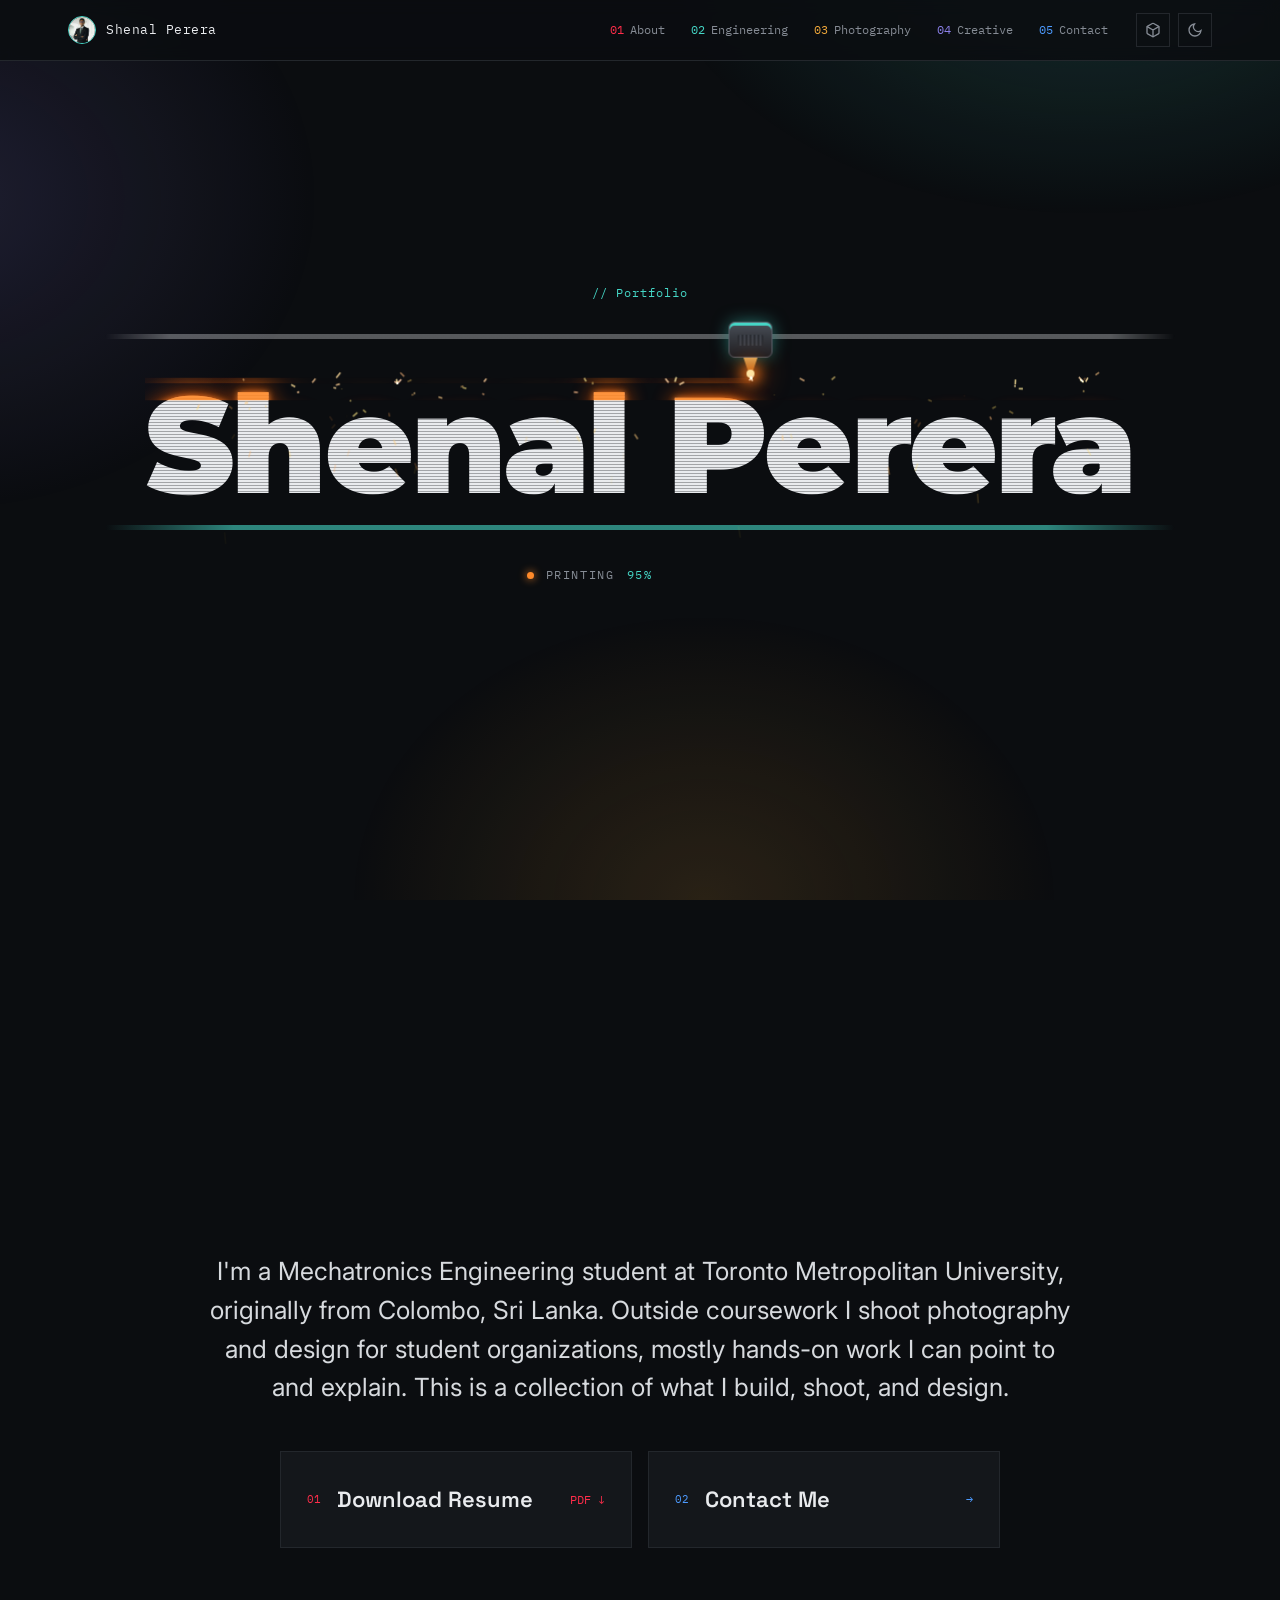
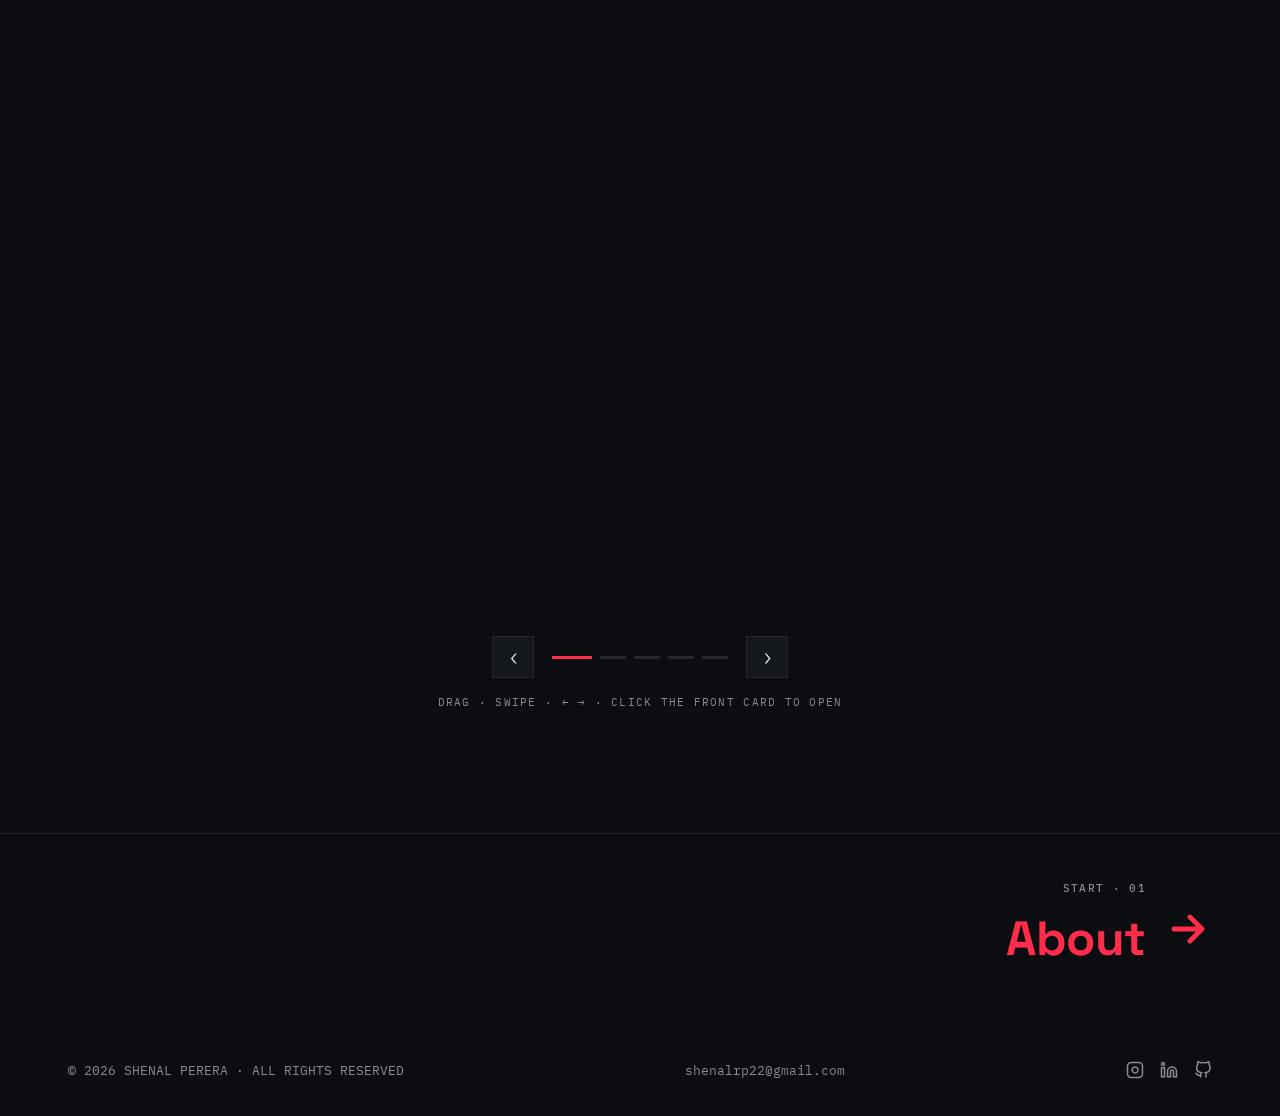
==== commit eb861ffe: "Creative orbit folders with zoom-open view, vertical Engineering projects, next-page arrows, Contact" ====
--- a/index.html
+++ b/index.html
@@ -207,7 +207,7 @@
         <div class="car-top"><span><i></i>05 / CONTACT</span><span class="info">i</span></div>
         <div class="car-ico"><svg viewBox="0 0 24 24" fill="none" stroke="currentColor" stroke-width="2" stroke-linecap="round" stroke-linejoin="round"><rect x="2" y="4" width="20" height="16" rx="2"/><path d="m22 7-10 6L2 7"/></svg></div>
         <h2>Contact</h2>
-        <p>Email, LinkedIn, GitHub, and my resume, all in one place.</p>
+        <p>Email, LinkedIn, GitHub, and Instagram, all in one place.</p>
         <div class="go">OPEN <b>→</b></div>
       </div></a>
     </div>
@@ -219,13 +219,15 @@
     <a class="card c-eng" href="engineering.html"><div class="n">02 / ENGINEERING</div><h2>Engineering</h2><p>Projects and coursework from Mechatronics Engineering at TMU.</p><span class="go">VIEW →</span></a>
     <a class="card c-photo" href="photography/index.html"><div class="n">03 / PHOTOGRAPHY</div><h2>Photography</h2><p>Events, nature, and more, shot and edited by me.</p><span class="go">VIEW →</span></a>
     <a class="card c-creative" href="creative.html"><div class="n">04 / CREATIVE</div><h2>Creative</h2><p>Posters, branding, and sites for student organizations.</p><span class="go">VIEW →</span></a>
-    <a class="card c-contact" href="contact.html"><div class="n">05 / CONTACT</div><h2>Contact</h2><p>Email, LinkedIn, GitHub, and my resume.</p><span class="go">VIEW →</span></a>
+    <a class="card c-contact" href="contact.html"><div class="n">05 / CONTACT</div><h2>Contact</h2><p>Email, LinkedIn, GitHub, and Instagram.</p><span class="go">VIEW →</span></a>
   </div>
 </div></section>
 </main>
 
+<div class="next-nav"><div class="wrap"><a href="about.html" style="--nc:var(--acc4)"><span><small>START · 01</small>About</span><svg viewBox="0 0 24 24" fill="none" stroke="currentColor" stroke-width="2.4" stroke-linecap="round" stroke-linejoin="round"><path d="M5 12h14M13 6l6 6-6 6"/></svg></a></div></div>
+
 <footer><div class="wrap">
-  <p>© <span id="yr"></span> SHENAL PERERA</p>
+  <p>© <span id="yr"></span> SHENAL PERERA · ALL RIGHTS RESERVED</p>
   <p><a href="mailto:shenalrp22@gmail.com" style="color:var(--mute);text-decoration:none">shenalrp22@gmail.com</a></p>
   <div class="social">
     <a href="https://www.instagram.com/shenal_rp" target="_blank" rel="noopener" aria-label="Instagram"><svg viewBox="0 0 24 24" fill="none" stroke="currentColor" stroke-width="2"><rect x="2" y="2" width="20" height="20" rx="5"/><path d="M16 11.37A4 4 0 1 1 12.63 8 4 4 0 0 1 16 11.37z"/><line x1="17.5" y1="6.5" x2="17.51" y2="6.5"/></svg></a>
--- a/assets/css/site.css
+++ b/assets/css/site.css
@@ -228,3 +228,11 @@
 .type-ch.on{visibility:visible}
 .type-caret{display:inline-block;width:.08em;height:.85em;margin-left:.06em;background:var(--acc);vertical-align:-.05em;animation:blink .5s steps(2) infinite}
 @keyframes blink{50%{opacity:0}}
+
+/* next-page navigator */
+.next-nav{border-top:1px solid var(--line);padding:46px 0}
+.next-nav .wrap{display:flex;justify-content:flex-end}
+.next-nav a{display:inline-flex;align-items:center;gap:18px;text-decoration:none;color:var(--nc);font-family:"Space Grotesk",sans-serif;font-weight:700;font-size:clamp(26px,5vw,48px);letter-spacing:-.01em;transition:gap .25s}
+.next-nav a small{display:block;font-family:"IBM Plex Mono",monospace;font-weight:500;font-size:11px;letter-spacing:.12em;color:var(--mute);text-align:right;margin-bottom:4px}
+.next-nav a:hover{gap:30px}
+.next-nav svg{width:1em;height:1em;flex:none}
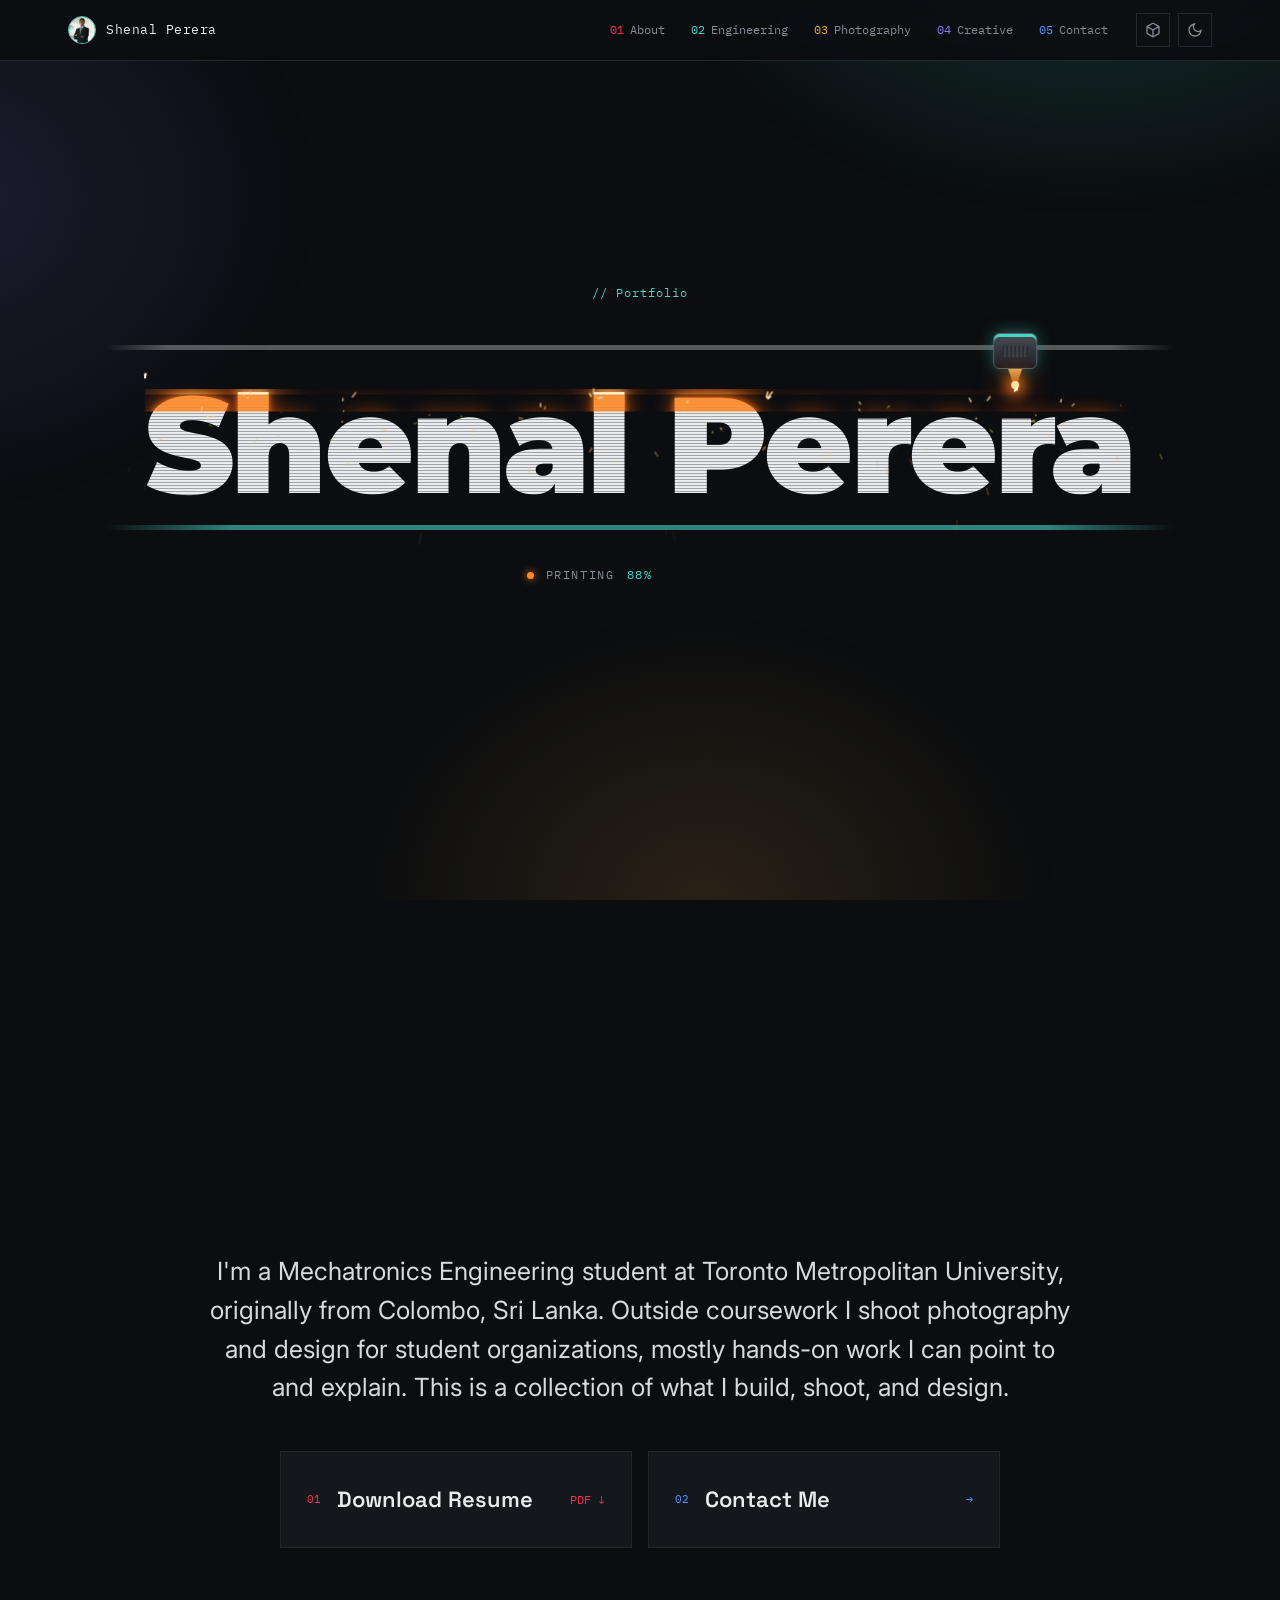
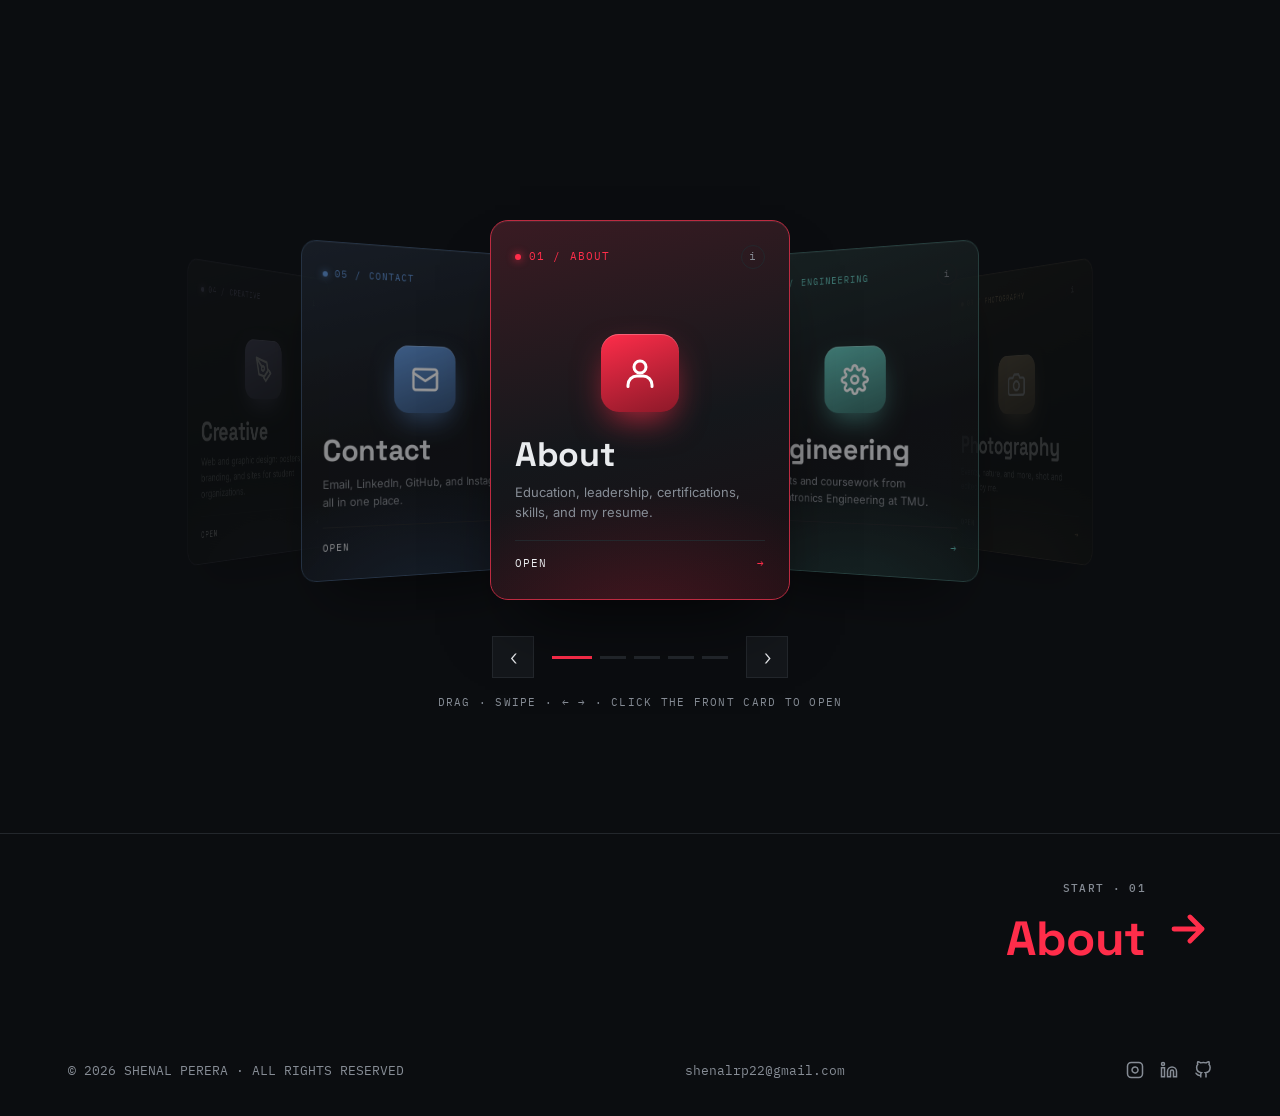
==== commit 9295b5fd: "New CV without phone number, tab titles and icon, link-preview meta tags Co-Authored-By: Claude Sonn" ====
--- a/index.html
+++ b/index.html
@@ -3,7 +3,18 @@
 <head>
 <meta charset="utf-8">
 <meta name="viewport" content="width=device-width, initial-scale=1">
-<title>Shenal Perera</title>
+<title>Shenal Perera | Mechatronics Engineering Portfolio</title>
+<meta name="description" content="Portfolio of Shenal Perera, first-year Mechatronics Engineering student at Toronto Metropolitan University: engineering, photography, and creative work.">
+<meta property="og:type" content="website">
+<meta property="og:site_name" content="Shenal Perera">
+<meta property="og:title" content="Shenal Perera | Mechatronics Engineering Portfolio">
+<meta property="og:description" content="Portfolio of Shenal Perera, first-year Mechatronics Engineering student at Toronto Metropolitan University: engineering, photography, and creative work.">
+<meta property="og:url" content="https://shenalrp.github.io/">
+<meta property="og:image" content="https://shenalrp.github.io/assets/img/headshot.jpg">
+<meta name="twitter:card" content="summary">
+<meta name="theme-color" content="#0b0c0e">
+<link rel="icon" type="image/jpeg" href="assets/img/headshot.jpg">
+<link rel="apple-touch-icon" href="assets/img/headshot.jpg">
 <link rel="preconnect" href="https://fonts.googleapis.com">
 <link rel="preconnect" href="https://fonts.gstatic.com" crossorigin>
 <link href="https://fonts.googleapis.com/css2?family=Space+Grotesk:wght@400;500;600;700&family=IBM+Plex+Mono:wght@400;500&family=Inter:wght@400;500&family=Montserrat:wght@900&display=swap" rel="stylesheet">
--- a/assets/css/site.css
+++ b/assets/css/site.css
@@ -236,3 +236,6 @@
 .next-nav a small{display:block;font-family:"IBM Plex Mono",monospace;font-weight:500;font-size:11px;letter-spacing:.12em;color:var(--mute);text-align:right;margin-bottom:4px}
 .next-nav a:hover{gap:30px}
 .next-nav svg{width:1em;height:1em;flex:none}
+
+/* image-save deterrents (casual copying only; screenshots/devtools still work) */
+img{-webkit-user-drag:none;user-select:none;-webkit-touch-callout:none}
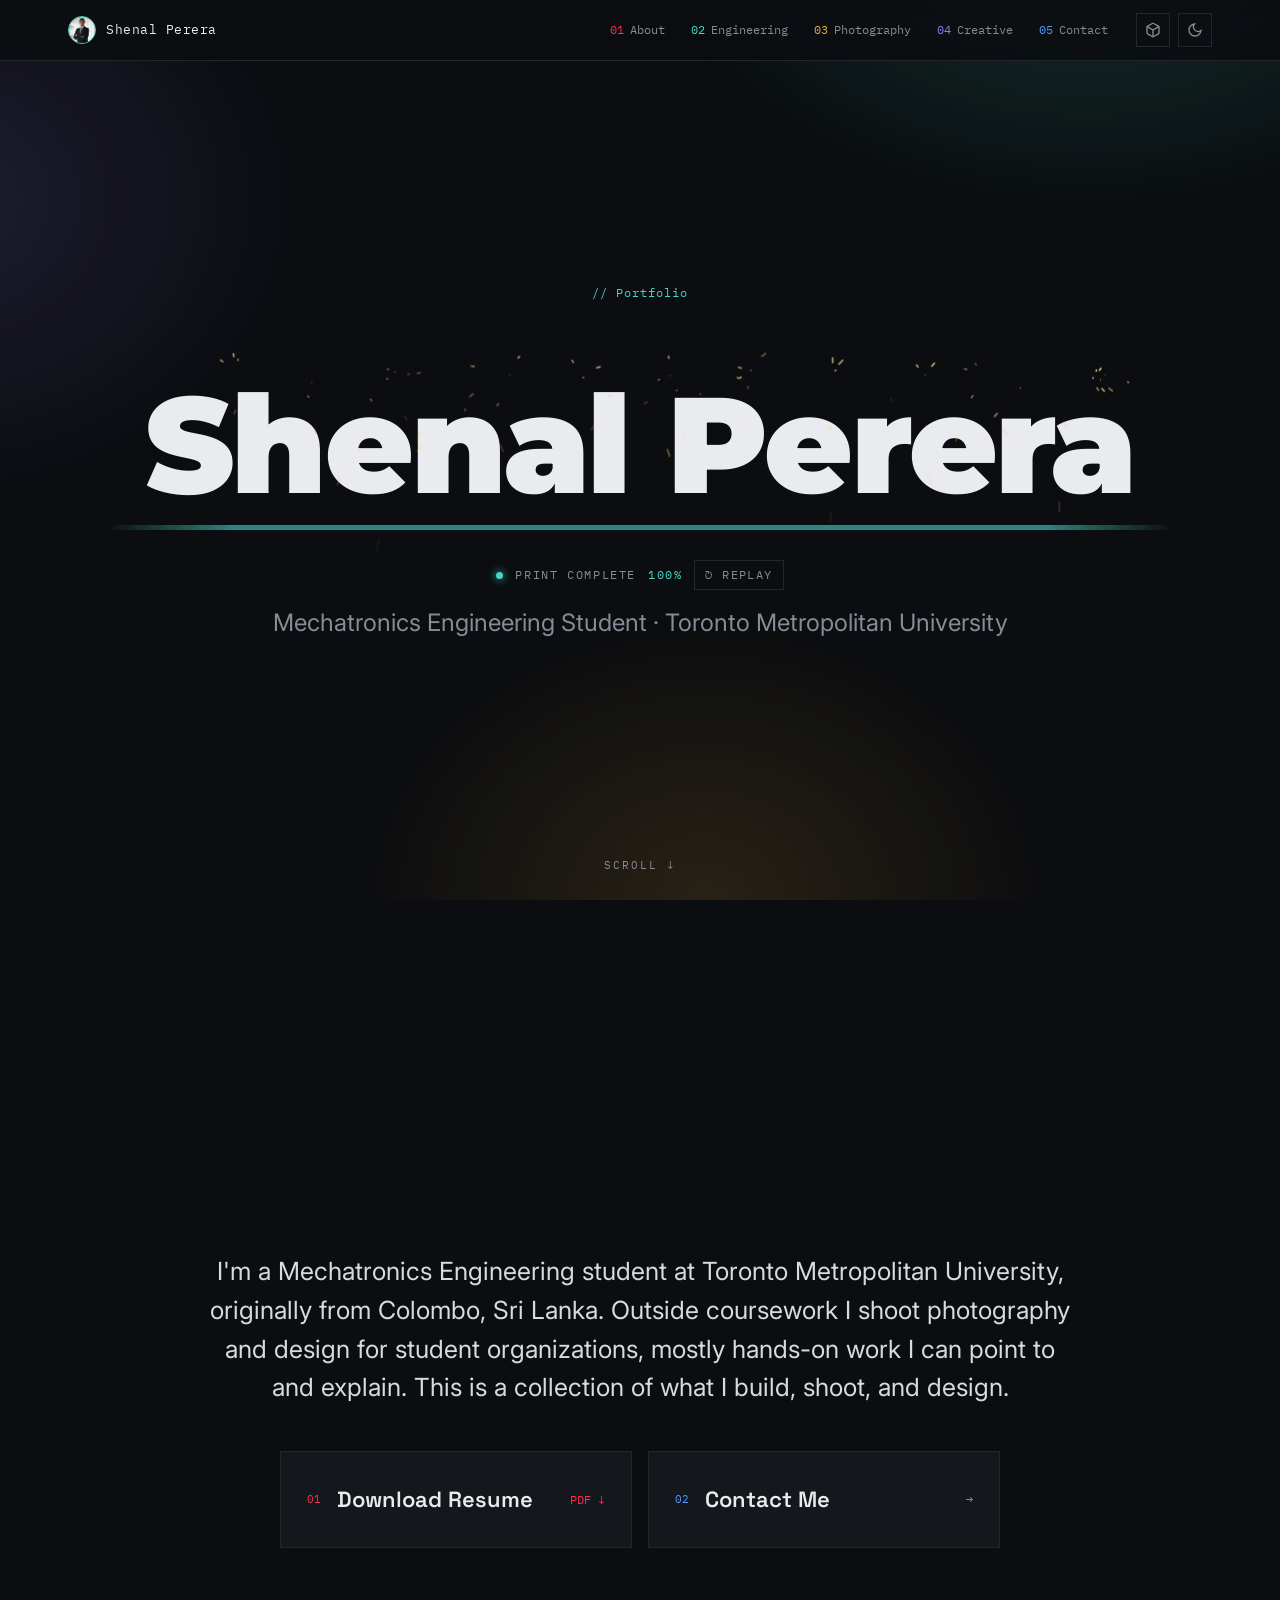
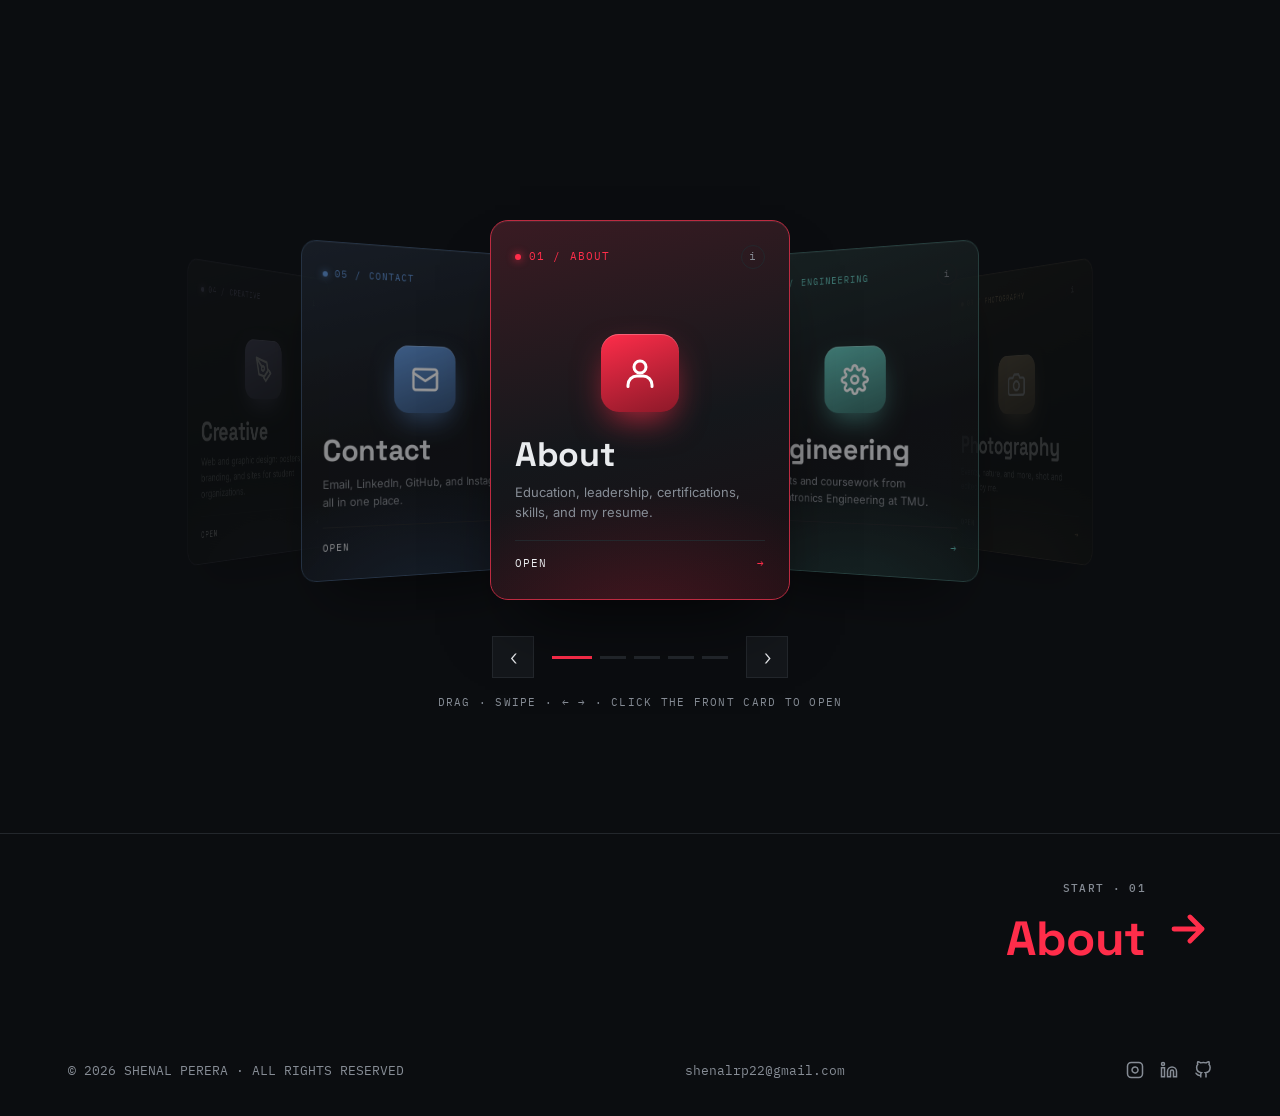
==== commit 071f5f9c: "Remove membership drive poster (contains phone number), add SP favicon and link-preview card Co-Auth" ====
--- a/index.html
+++ b/index.html
@@ -10,10 +10,12 @@
 <meta property="og:title" content="Shenal Perera | Mechatronics Engineering Portfolio">
 <meta property="og:description" content="Portfolio of Shenal Perera, first-year Mechatronics Engineering student at Toronto Metropolitan University: engineering, photography, and creative work.">
 <meta property="og:url" content="https://shenalrp.github.io/">
-<meta property="og:image" content="https://shenalrp.github.io/assets/img/headshot.jpg">
-<meta name="twitter:card" content="summary">
+<meta property="og:image" content="https://shenalrp.github.io/assets/img/og-card.png">
+<meta property="og:image:width" content="1200">
+<meta property="og:image:height" content="630">
+<meta name="twitter:card" content="summary_large_image">
 <meta name="theme-color" content="#0b0c0e">
-<link rel="icon" type="image/jpeg" href="assets/img/headshot.jpg">
+<link rel="icon" type="image/svg+xml" href="assets/img/favicon.svg">
 <link rel="apple-touch-icon" href="assets/img/headshot.jpg">
 <link rel="preconnect" href="https://fonts.googleapis.com">
 <link rel="preconnect" href="https://fonts.gstatic.com" crossorigin>
